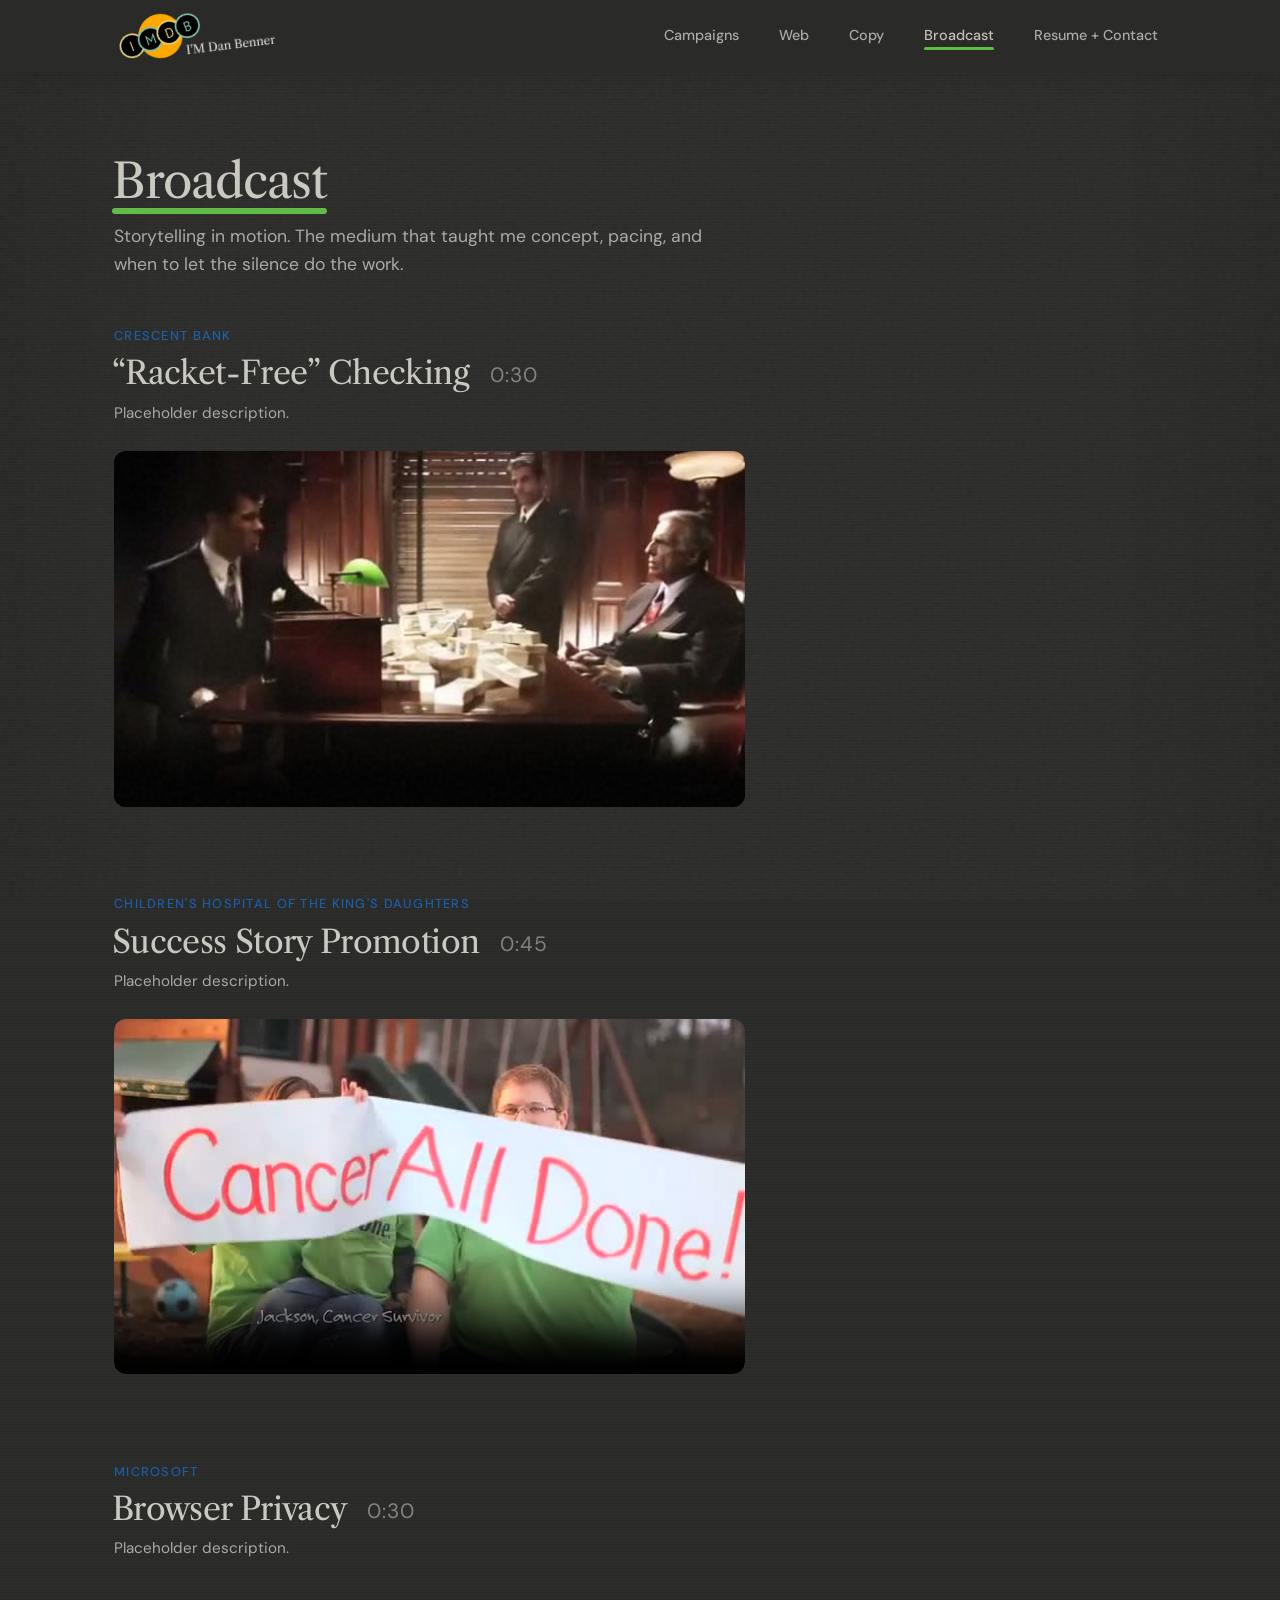
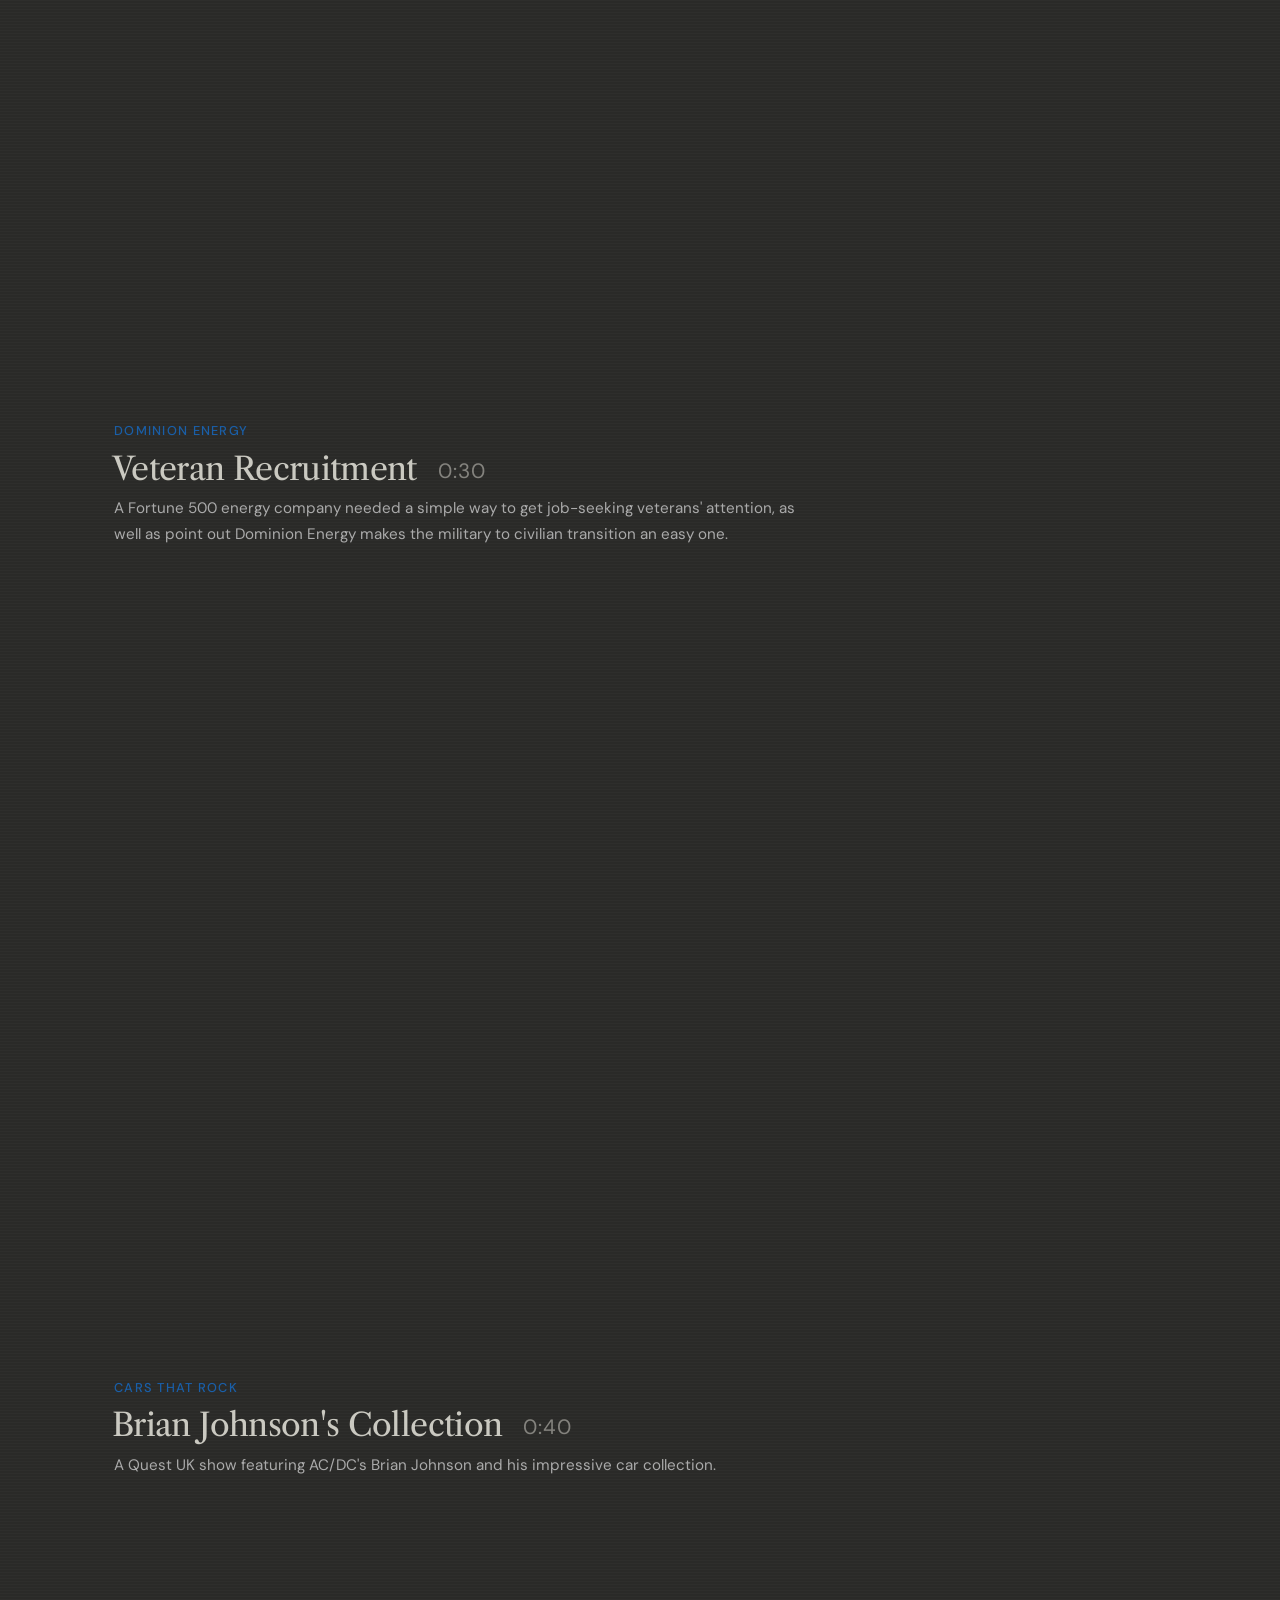
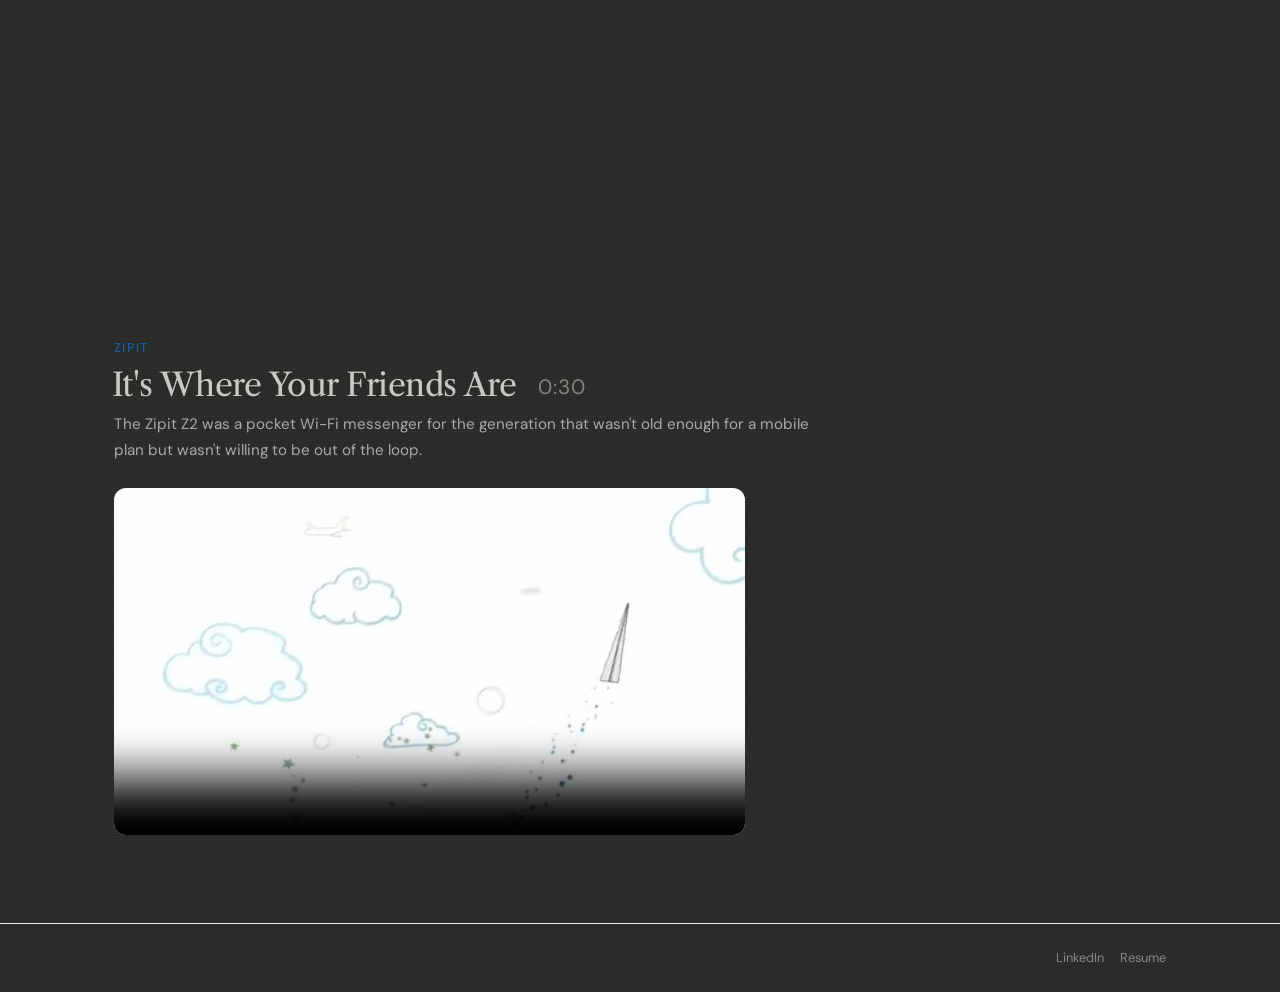
==== broadcast.html @ 2254b32c "Lightbox close X reachable, copy.html cleanup, web.html banner system polish Lightbox / nav - Lift l" ====
<!DOCTYPE html>
<html lang="en">
<head>
  <meta charset="UTF-8">
  <meta name="viewport" content="width=device-width, initial-scale=1.0">
  <title>Broadcast • Dan Benner • Advertising Creative • Copywriter • Conceptual Thinker</title>
  <link rel="preconnect" href="https://fonts.googleapis.com">
  <link href="https://fonts.googleapis.com/css2?family=DM+Sans:ital,wght@0,400;0,500;0,700;1,400&family=Libre+Caslon+Text:wght@400;700&display=swap" rel="stylesheet">
  <style>
    /* ========================================
       CSS CUSTOM PROPERTIES
       ======================================== */
    :root {
      --color-bg: #2a2a28;
      --color-surface: #3a3a38;
      --color-surface-white: #ffffff;
      --color-text: rgba(220,218,210,0.85);
      --color-text-secondary: #aaa;
      --color-text-tertiary: #888;
      --color-accent: #1a5fa8;
      --color-accent-hover: #3b8de0;
      --color-accent-tint: #e8f1fa;
      --color-border: #ddd;
      --color-border-light: #eee;

      --font-display: 'Libre Caslon Text', Georgia, serif;
      --font-body: 'DM Sans', -apple-system, sans-serif;

      --space-xs: 0.5rem;
      --space-sm: 1rem;
      --space-md: 1.5rem;
      --space-lg: 3rem;
      --space-xl: 5rem;

      --max-width: 1100px;
      --nav-height: 72px;
    }

    /* ========================================
       RESET + BASE
       ======================================== */
    *, *::before, *::after { box-sizing: border-box; margin: 0; padding: 0; }

    html { scroll-behavior: smooth; }

    body {
      font-family: var(--font-body);
      color: rgba(220,218,210,0.85);
      background-color: #2a2a28;
      background-image:
        repeating-linear-gradient(
          0deg,
          transparent,
          transparent 2px,
          rgba(255,255,255,0.02) 2px,
          rgba(255,255,255,0.02) 3px
        );
      line-height: 1.6;
      -webkit-font-smoothing: antialiased;
      position: relative;
    }

    /* Subtle edge gradient darkening from left and right */
    body::before {
      content: '';
      position: fixed;
      inset: 0;
      z-index: 0;
      pointer-events: none;
      background:
        linear-gradient(to right, rgba(0,0,0,0.06) 0%, transparent 12%),
        linear-gradient(to left, rgba(0,0,0,0.06) 0%, transparent 12%);
    }

    /* Background grain texture */
    body::after {
      content: '';
      position: fixed;
      inset: 0;
      z-index: 9999;
      pointer-events: none;
      background: url("data:image/svg+xml,%3Csvg viewBox='0 0 200 200' xmlns='http://www.w3.org/2000/svg'%3E%3Cfilter id='n'%3E%3CfeTurbulence type='fractalNoise' baseFrequency='0.85' numOctaves='4' stitchTiles='stitch'/%3E%3C/filter%3E%3Crect width='100%25' height='100%25' filter='url(%23n)' opacity='0.04'/%3E%3C/svg%3E");
    }

    img { max-width: 100%; height: auto; display: block; }
    a { color: var(--color-accent); text-decoration: none; }
    a:hover { color: var(--color-accent-hover); }

    /* No letterpress on dark bg - flat crisp text */
    h1, h2 {
      color: rgba(220,218,210,0.9);
      font-weight: 400;
      letter-spacing: -0.02em;
    }

    /* Broadcast runtime tag at the end of h2 — dimmer, smaller, tabular */
    h2 .runtime {
      font-family: var(--font-body);
      font-size: 0.65em;
      font-weight: 400;
      color: rgba(220,218,210,0.5);
      margin-left: 0.6em;
      letter-spacing: 0.05em;
      vertical-align: middle;
      font-variant-numeric: tabular-nums;
    }

    /* ========================================
       LAYOUT
       ======================================== */
    .container {
      width: 100%;
      max-width: var(--max-width);
      margin: 0 auto;
      padding: 0 var(--space-md);
    }

    /* ========================================
       NAV
       ======================================== */
    .site-nav {
      position: sticky;
      top: 0;
      z-index: 10000;
      background: var(--color-bg);
      border-bottom: none;
      height: var(--nav-height);
      display: flex;
      align-items: center;
      overflow: hidden;
      box-shadow: 0 18px 22px -14px rgba(0,0,0,0.10);
    }

    .site-nav::after {
      content: '';
      position: absolute;
      bottom: -3px;
      left: 0;
      right: 0;
      height: 3px;
      background: repeating-linear-gradient(
        90deg,
        #ccc 0%, #fff 15%, #ddd 30%, #fff 45%, #ccc 60%, #fff 75%, #ddd 90%, #ccc 100%
      );
      filter: blur(0.5px);
      opacity: 0;
    }

    /* Below-nav gradient is now a box-shadow on .site-nav so it survives
       overflow:hidden (which we use to clip the nav hover bars at the
       nav's bottom edge). */

    .site-nav .container {
      display: flex;
      justify-content: space-between;
      align-items: center;
    }

    .site-nav__logo {
      font-family: var(--font-display);
      font-size: 1.25rem;
      color: var(--color-text);
      letter-spacing: -0.01em;
    }


    .site-nav__logo {
      display: inline-flex;
      align-items: center;
      gap: 0.75rem;
    }
    .site-nav__logo-img {
      width: 90px;
      height: 48px;
      border-radius: 6px;
      object-fit: contain;
      transform: rotate(-20deg);
    }
    .site-nav__logo-text {
      font-family: var(--font-display);
      font-size: 0.75rem;
      color: rgba(232,229,222,0.95);   /* matches body text but a touch brighter for the thin caslon */
      letter-spacing: -0.01em;
      position: relative;
      margin-left: -30px;        /* pull back to overlap right edge of portrait */
      top: 10px;                 /* drop down */
      transform: rotate(-7deg) translateZ(0);   /* force GPU compositing */
      backface-visibility: hidden;
      text-rendering: geometricPrecision;
      -webkit-font-smoothing: antialiased;
    }

    .site-nav__links {
      display: flex;
      gap: var(--space-md);
      list-style: none;
    }

    .site-nav__links a {
      color: var(--color-text-secondary);
      font-size: 0.9rem;
      font-weight: 500;
      transition: color 0.2s;
    }

    .site-nav__links a:hover,
    .site-nav__links a.active {
      color: var(--color-text);
    }


    /* All nav links fill full nav height for alignment + hit area */
    .site-nav__links a {
      display: inline-flex;
      align-items: center;
      justify-content: center;
      height: var(--nav-height);
      padding: 0 var(--space-xs);
      position: relative;
    }

    /* Inner span wraps the text and hosts the color bars */
    .site-nav__links a.nav-campaigns > span,
    .site-nav__links a.nav-web > span,
    .site-nav__links a.nav-copy > span,
    .site-nav__links a.nav-broadcast > span {
      position: relative;
      padding-bottom: 3px;
      padding-top: 2px;
    }

    /* Active page: persistent 3px underline on the span */
    .site-nav__links a.nav-campaigns > span::after,
    .site-nav__links a.nav-web > span::after,
    .site-nav__links a.nav-copy > span::after,
    .site-nav__links a.nav-broadcast > span::after {
      content: '';
      position: absolute;
      left: 0;
      right: 0;
      top: calc(100% - 3px);
      height: 0;
      border-radius: 1.5px;
    }
    .site-nav__links a.active > span::after {
      height: 3px;
    }
    .site-nav__links a.nav-campaigns > span::after { background: #e03a3e; }
    .site-nav__links a.nav-web > span::after { background: #009ddc; }
    .site-nav__links a.nav-copy > span::after { background: #fdb827; }
    .site-nav__links a.nav-broadcast > span::after { background: #61bb46; }

    /* Top bar - anchored at nav top, slides down on hover */
    .site-nav__links a.nav-campaigns::before,
    .site-nav__links a.nav-web::before,
    .site-nav__links a.nav-copy::before,
    .site-nav__links a.nav-broadcast::before {
      content: '';
      position: absolute;
      top: 0;
      left: 0;
      right: 0;
      height: 22px;
      clip-path: polygon(0 0, calc(100% - 15px) 0, 100% 100%, 15px 100%);
      /* unfold vertically AND slide horizontally during transition */
      transform: translate(-22px, -22px);
      transition: transform 0.13s cubic-bezier(0.55, 0, 0.67, 0.3), opacity 0.13s cubic-bezier(0.55, 0, 0.67, 0.3);
      opacity: 0;
      pointer-events: none;
    }
    .site-nav__links a.nav-campaigns:hover::before,
    .site-nav__links a.nav-web:hover::before,
    .site-nav__links a.nav-copy:hover::before,
    .site-nav__links a.nav-broadcast:hover::before {
      transform: translate(-12px, 0);
      opacity: 1;
    }
    .site-nav__links a.nav-campaigns::before { background: #e03a3e; }
    .site-nav__links a.nav-web::before { background: #009ddc; }
    .site-nav__links a.nav-copy::before { background: #fdb827; }
    .site-nav__links a.nav-broadcast::before { background: #61bb46; }

    /* Bottom bar - anchored at nav bottom, slides up on hover */
    .site-nav__links .bar-bottom {
      position: absolute;
      bottom: 0;
      left: 0;
      right: 0;
      height: 22px;
      clip-path: polygon(0 0, calc(100% - 15px) 0, 100% 100%, 15px 100%);
      /* unfold vertically AND slide horizontally during transition */
      transform: translate(22px, 22px);
      transition: transform 0.13s cubic-bezier(0.55, 0, 0.67, 0.3), opacity 0.13s cubic-bezier(0.55, 0, 0.67, 0.3);
      opacity: 0;
      pointer-events: none;
    }
    .site-nav__links a.nav-campaigns:hover .bar-bottom,
    .site-nav__links a.nav-web:hover .bar-bottom,
    .site-nav__links a.nav-copy:hover .bar-bottom,
    .site-nav__links a.nav-broadcast:hover .bar-bottom {
      transform: translate(12px, 0);
      opacity: 1;
    }
    .site-nav__links a.nav-campaigns .bar-bottom { background: #e03a3e; }
    .site-nav__links a.nav-web .bar-bottom { background: #009ddc; }
    .site-nav__links a.nav-copy .bar-bottom { background: #fdb827; }
    .site-nav__links a.nav-broadcast .bar-bottom { background: #61bb46; }


    /* Hover: deeper, more saturated versions of bar colors */
    .site-nav__links a.nav-campaigns:hover { color: #b8000d; }
    .site-nav__links a.nav-web:hover { color: #0e81af; }
    .site-nav__links a.nav-copy:hover { color: #e5a92b; }
    .site-nav__links a.nav-broadcast:hover { color: #408d29; }

    .site-nav__links a.nav-campaigns,
    .site-nav__links a.nav-web,
    .site-nav__links a.nav-copy,
    .site-nav__links a.nav-broadcast {
      transition: color 0.2s;
    }


    .site-nav__links .nav-resume-inner {
      padding-top: 2px;
      padding-bottom: 3px;
    }


    /* Disable hover effects on the active page's own nav link */
    .site-nav__links a.active:hover::before,
    .site-nav__links a.active:hover .bar-bottom {
      transform: scaleY(0) translateX(-12px);
    }
    .site-nav__links a.active:hover .bar-bottom {
      transform: scaleY(0) translateX(12px);
    }
    .site-nav__links a.nav-campaigns.active:hover,
    .site-nav__links a.nav-web.active:hover,
    .site-nav__links a.nav-copy.active:hover,
    .site-nav__links a.nav-broadcast.active:hover {
      color: var(--color-text-secondary);
    }

    /* Mobile nav toggle */
    .nav-toggle { display: none; background: none; border: none; cursor: pointer; padding: var(--space-xs); }
    .nav-toggle span { display: block; width: 24px; height: 2px; background: var(--color-text); margin: 5px 0; transition: 0.3s; }

    @media (max-width: 768px) {
      .nav-toggle { display: block; }

  
    .site-nav__logo {
      display: inline-flex;
      align-items: center;
      gap: 0.75rem;
    }
    .site-nav__logo-img {
      width: 90px;
      height: 48px;
      border-radius: 6px;
      object-fit: contain;
      transform: rotate(-20deg);
    }
    .site-nav__logo-text {
      font-family: var(--font-display);
      font-size: 0.75rem;
      color: rgba(232,229,222,0.95);   /* matches body text but a touch brighter for the thin caslon */
      letter-spacing: -0.01em;
      position: relative;
      margin-left: -30px;        /* pull back to overlap right edge of portrait */
      top: 10px;                 /* drop down */
      transform: rotate(-7deg) translateZ(0);   /* force GPU compositing */
      backface-visibility: hidden;
      text-rendering: geometricPrecision;
      -webkit-font-smoothing: antialiased;
    }

    .site-nav__links {
        position: fixed;
        top: var(--nav-height);
        left: 0;
        right: 0;
        background: var(--color-bg);
        flex-direction: column;
        padding: var(--space-md);
        gap: var(--space-sm);
        border-bottom: 1px solid var(--color-border);
        transform: translateY(-100%);
        opacity: 0;
        pointer-events: none;
        transition: transform 0.3s, opacity 0.3s;
      }

      .site-nav__links.open {
        transform: translateY(0);
        opacity: 1;
        pointer-events: auto;
      }
    }

    /* ========================================
       PAGE HEADER (used on inner pages)
       ======================================== */
    .page-header {
      padding: var(--space-xl) 0 var(--space-lg);
    }

    .page-header h1 {
      font-family: var(--font-display);
      font-size: clamp(2rem, 4vw, 3rem);
      line-height: 1.2;
      margin-left: -2px;
    }

    .page-header p {
      color: var(--color-text-secondary);
      font-size: 1.1rem;
      margin-top: var(--space-xs);
      max-width: 600px;
    }

    /* ========================================
       HERO (homepage only)
       ======================================== */
    .hero {
      padding: var(--space-xl) 0;
    }

    .hero h1 {
      font-family: var(--font-display);
      font-size: clamp(2.25rem, 5vw, 3.5rem);
      line-height: 1.15;
      max-width: 700px;
    }

    .hero__subtitle {
      color: var(--color-text-secondary);
      font-style: italic;
      margin-top: var(--space-sm);
      font-size: 1rem;
    }

    /* ========================================
       PROJECT SECTIONS - TEMPLATES
       ======================================== */
    .project-sections {
      display: flex;
      flex-direction: column;
      gap: var(--space-xl);
      padding-bottom: var(--space-xl);
    }

    /* --- Template A: Text Left / Image Right --- */
    .project--text-left {
      display: grid;
      grid-template-columns: 1fr 1.2fr;
      gap: var(--space-lg);
      align-items: center;
    }

    /* --- Template B: Image Left / Text Right --- */
    .project--text-right {
      display: grid;
      grid-template-columns: 1.2fr 1fr;
      gap: var(--space-lg);
      align-items: center;
    }

    .project--text-right .project__copy { order: 2; }
    .project--text-right .project__media { order: 1; }

    /* --- Template C: Full Width Image --- */
    .project--full-width .project__copy {
      max-width: 700px;
      margin-bottom: var(--space-md);
    }

    /* --- Template D: Three Images Across --- */
    .project--three-up .project__gallery-row {
      display: grid;
      grid-template-columns: repeat(3, 1fr);
      gap: var(--space-sm);
      margin-top: var(--space-md);
    }

    /* --- Shared project copy styles --- */
    .project__copy h2 {
      margin-left: -2px;
      font-family: var(--font-display);
      font-size: clamp(1.5rem, 3vw, 2rem);
      line-height: 1.2;
      margin-bottom: var(--space-xs);
    }

    .project__copy h3 {
      font-size: 0.8rem;
      font-weight: 500;
      text-transform: uppercase;
      letter-spacing: 0.1em;
      color: var(--color-accent);
      margin-bottom: var(--space-xs);
    }

    .project__copy p {
      color: var(--color-text-secondary);
      font-size: 0.95rem;
      line-height: 1.7;
    }

    .project__copy p + p {
      margin-top: var(--space-sm);
    }

    .project__cta {
      display: inline-block;
      margin-top: var(--space-sm);
      font-weight: 500;
      font-size: 0.9rem;
      color: var(--color-accent);
    }

    /* Buttons */
    .btn {
      display: inline-block;
      padding: 0.5rem 1.25rem;
      border-radius: 8px;
      font-weight: 500;
      font-size: 0.9rem;
      cursor: pointer;
      transition: background 0.2s, color 0.2s;
      border: none;
      text-align: center;
    }

    .btn--primary {
      background: var(--color-accent);
      color: #fff;
    }

    .btn--primary:hover {
      background: var(--color-accent-hover);
      color: #fff;
    }

    .btn--secondary {
      background: transparent;
      color: var(--color-accent);
      border: 1px solid var(--color-accent);
    }

    .btn--secondary:hover {
      background: var(--color-accent-tint);
    }

    /* --- Media (images) --- */
    .project__media img,
    .project--full-width img,
    .project--three-up img {
      border-radius: 12px;
      width: 100%;
    }

    /* --- Expandable/clickable images --- */
    .project__media--expandable {
      cursor: pointer;
      position: relative;
    }

    .project__media--expandable::after {
      content: '⤢';
      position: absolute;
      bottom: var(--space-sm);
      right: var(--space-sm);
      background: rgba(0,0,0,0.6);
      color: white;
      width: 32px;
      height: 32px;
      border-radius: 50%;
      display: flex;
      align-items: center;
      justify-content: center;
      font-size: 1rem;
      opacity: 0;
      transition: opacity 0.2s;
    }

    .project__media--expandable:hover::after { opacity: 1; }

    /* --- Responsive stacking --- */
    @media (max-width: 768px) {
      .project--text-left,
      .project--text-right {
        grid-template-columns: 1fr;
      }

      .project--text-right .project__copy { order: 1; }
      .project--text-right .project__media { order: 2; }

      .project--three-up .project__gallery-row {
        grid-template-columns: 1fr;
      }
    }

    /* ========================================
       CATEGORY CARDS (homepage)
       ======================================== */
    .category-grid {
      display: grid;
      grid-template-columns: repeat(auto-fit, minmax(240px, 1fr));
      gap: var(--space-md);
      padding: var(--space-lg) 0;
    }

    .category-card {
      display: block;
      background: var(--color-surface);
      border-radius: 12px;
      overflow: hidden;
      transition: transform 0.2s, box-shadow 0.2s;
      position: relative;
    }

    .category-card:hover {
      transform: translateY(-2px);
      box-shadow: 0 8px 24px rgba(0,0,0,0.08);
    }

    .category-card__img-wrap {
      position: relative;
      overflow: hidden;
    }

    .category-card img {
      width: 100%;
      aspect-ratio: 2/1;
      object-fit: cover;
    }

    .category-card__overlay {
      position: absolute;
      inset: 0;
      background: radial-gradient(ellipse at center, transparent 30%, rgba(20,20,18,0.0) 100%);
      transition: background 0.5s ease;
      display: flex;
      align-items: flex-end;
      padding: var(--space-sm);
    }

    .category-card:hover .category-card__overlay {
      background: radial-gradient(ellipse at center, transparent 10%, rgba(20,20,18,0.65) 100%);
    }

    .category-card__overlay-text {
      color: #fff;
      font-family: var(--font-display);
      font-size: 1.2rem;
      opacity: 0;
      transform: translateY(8px);
      transition: opacity 0.4s ease 0.1s, transform 0.4s ease 0.1s;
      text-shadow: 0 1px 3px rgba(0,0,0,0.5);
    }

    .category-card:hover .category-card__overlay-text {
      opacity: 1;
      transform: translateY(0);
    }

    .category-card__body {
      padding: var(--space-sm) var(--space-md);
    }

    .category-card__body h3 {
      font-family: var(--font-display);
      font-size: 1.2rem;
      margin-bottom: var(--space-xs);
    }

    .category-card__body p {
      font-size: 0.85rem;
      color: var(--color-text-secondary);
      line-height: 1.6;
    }

    /* ========================================
       ABOUT / CONTACT (homepage bottom)
       ======================================== */
    .about-section {
      padding: var(--space-xl) 0;
      border-top: 1px solid var(--color-border-light);
    }

    .about-section__grid {
      display: grid;
      grid-template-columns: 2fr 1fr;
      gap: var(--space-lg);
    }

    .about-section h2 {
      font-family: var(--font-display);
      font-size: clamp(1.5rem, 3vw, 2rem);
      margin-bottom: var(--space-sm);
    }

    .about-section p {
      color: var(--color-text-secondary);
      font-size: 0.95rem;
      line-height: 1.7;
    }

    .contact-links {
      list-style: none;
      display: flex;
      flex-direction: column;
      gap: var(--space-xs);
    }

    .contact-links li {
      font-size: 0.9rem;
    }

    .contact-links span {
      color: var(--color-text-tertiary);
      font-size: 0.8rem;
      display: block;
    }

    .skills-list {
      display: flex;
      flex-wrap: wrap;
      gap: var(--space-xs);
      list-style: none;
      margin-top: var(--space-md);
    }

    .skills-list li {
      background: var(--color-surface);
      padding: 0.25rem 0.75rem;
      border-radius: 100px;
      font-size: 0.8rem;
      color: var(--color-text-secondary);
      border: 1px solid var(--color-border-light);
    }

    @media (max-width: 768px) {
      .about-section__grid {
        grid-template-columns: 1fr;
      }
    }

    /* ========================================
       DIVIDER
       ======================================== */
    .section-divider {
      border: none;
      border-top: 1px solid var(--color-border-light);
      margin: var(--space-lg) 0;
    }

    /* ========================================
       FOOTER
       ======================================== */
    .site-footer {
      border-top: 1px solid var(--color-border-light);
      padding: var(--space-md) 0;
      text-align: center;
    }

    .site-footer .container {
      display: flex;
      justify-content: space-between;
      align-items: center;
      font-size: 0.8rem;
      color: var(--color-text-tertiary);
    }

    .site-footer__links {
      display: flex;
      gap: var(--space-sm);
      list-style: none;
    }

    .site-footer__links a {
      color: var(--color-text-tertiary);
      font-size: 0.8rem;
    }

    @media (max-width: 768px) {
      .site-footer .container {
        flex-direction: column;
        gap: var(--space-xs);
      }
    }

    /* ========================================
       LIGHTBOX / GALLERY OVERLAY
       ======================================== */
    .lightbox {
      display: none;
      position: fixed;
      inset: 0;
      z-index: 20000;
      background: rgba(0, 0, 0, 0.92);
      align-items: center;
      justify-content: center;
      flex-direction: column;
    }

    .lightbox.active { display: flex; }

    .lightbox__close {
      position: absolute;
      top: var(--space-md);
      right: var(--space-md);
      width: 44px;
      height: 44px;
      padding: 0;
      background: rgba(255,255,255,0.95);
      border: none;
      border-radius: 50%;
      color: #1a1a1a;
      font-size: 1.6rem;
      line-height: 1;
      cursor: pointer;
      display: flex;
      align-items: center;
      justify-content: center;
      box-shadow: 0 2px 8px rgba(0,0,0,0.35);
      transition: transform 0.15s ease, background 0.15s;
      z-index: 2;
    }

    .lightbox__close:hover { background: #fff; transform: scale(1.08); }

    .lightbox__img-container {
      max-height: 85vh;
      max-width: 90vw;
      display: flex;
      align-items: center;
      justify-content: center;
    }

    .lightbox__img-container img {
      max-height: 85vh;
      max-width: 90vw;
      object-fit: contain;
    }

    .lightbox__nav {
      position: absolute;
      top: 50%;
      transform: translateY(-50%);
      background: none;
      border: none;
      color: white;
      font-size: 2.5rem;
      cursor: pointer;
      padding: var(--space-sm);
      opacity: 0.6;
      transition: opacity 0.2s;
    }

    .lightbox__nav:hover { opacity: 1; }
    .lightbox__nav--prev { left: var(--space-md); }
    .lightbox__nav--next { right: var(--space-md); }

    .lightbox__caption {
      color: rgba(255,255,255,0.7);
      font-size: 0.85rem;
      margin-top: var(--space-sm);
      text-align: center;
    }

    .lightbox__counter {
      color: rgba(255,255,255,0.5);
      font-size: 0.75rem;
      margin-top: var(--space-xs);
    }
    /* Video embeds */
    .video-embed {
      position: relative;
      aspect-ratio: 16 / 9;
      overflow: hidden;
      border-radius: 12px;
      margin-top: var(--space-sm);
    }
    .video-embed iframe {
      position: absolute;
      top: 0; left: 0;
      width: 100%; height: 100%;
      border: 0;
    }

    /* Consistent video sizing: 60% width, left-aligned */
    .project__media .video-embed,
    .project__media video {
      max-width: 60%;
      border-radius: 12px;
    }

    .flash-embed {
      border-radius: 12px;
      margin-top: var(--space-sm);
    }

    /* Broadcast page header colored underline */
    .page-header h1 {
      display: inline-block;
      position: relative;
      padding-bottom: 4px;
    }
    .page-header h1::after {
      content: '';
      position: absolute;
      left: 0;
      right: 0;
      bottom: 0;
      height: 6px;
      background: #61bb46;
      border-radius: 3px;
    }
  </style>
  <!-- Default Statcounter code for DanArt https://danart.vercel.app/ -->
  <script type="text/javascript">
    var sc_project=13223749;
    var sc_invisible=1;
    var sc_security="9e6c8e12";
  </script>
  <script type="text/javascript" src="https://www.statcounter.com/counter/counter.js" async></script>
  <noscript><div class="statcounter"><a title="website statistics" href="https://statcounter.com/" target="_blank"><img class="statcounter" src="https://c.statcounter.com/13223749/0/9e6c8e12/1/" alt="website statistics" referrerPolicy="no-referrer-when-downgrade"></a></div></noscript>
  <!-- End of Statcounter Code -->
</head>
<body>

  <!-- ======== NAV ======== -->
  <nav class="site-nav">
    <div class="container">
      <a href="index.html" class="site-nav__logo"><img src="images/elements/headshot.png" alt="Dan Benner" class="site-nav__logo-img"><span class="site-nav__logo-text">I'M Dan Benner</span></a>
      <button class="nav-toggle" aria-label="Menu">
        <span></span><span></span><span></span>
      </button>
      <ul class="site-nav__links">
        <li><a href="campaigns.html" class="nav-campaigns"><i class="bar-bottom"></i><span>Campaigns</span></a></li>
        <li><a href="web.html" class="nav-web"><i class="bar-bottom"></i><span>Web</span></a></li>
        <li><a href="copy.html" class="nav-copy"><i class="bar-bottom"></i><span>Copy</span></a></li>
        <li><a href="broadcast.html" class="nav-broadcast active"><i class="bar-bottom"></i><span>Broadcast</span></a></li>
        <li><a href="index.html#contact"><span class="nav-resume-inner">Resume + Contact</span></a></li>
      </ul>
    </div>
  </nav>


  <main>
    <div class="container">

      <!-- ======== PAGE HEADER ======== -->
      <section class="page-header">
        <h1>Broadcast</h1>
        <p>Storytelling in motion. The medium that taught me concept, pacing, and when to let the silence do the work.</p>
      </section>


      <!-- ======== PROJECT SECTIONS ======== -->
      <div class="project-sections">

        <!-- Crescent Bank -->
        <section class="project--full-width">
          <div class="project__copy">
            <h3>Crescent Bank</h3>
            <h2>&ldquo;Racket-Free&rdquo; Checking <span class="runtime">0:30</span></h2>
            <p>Placeholder description.</p>
          </div>
          <div class="project__media">
            <video controls poster="images/work/crescent_poster.jpg" style="width: 60%; border-radius: 12px;">
              <source src="video/crescent.mp4" type="video/mp4">
            </video>
          </div>
        </section>

        <!--
        BellSouth - The Magician (commented out)
        <section class="project--full-width">
          <div class="project__copy">
            <h3>BellSouth</h3>
            <h2>The Magician <span class="runtime">0:30</span></h2>
            <p>Placeholder description.</p>
          </div>
          <div class="project__media">
            <video controls poster="images/work/bellsouth_poster.jpg" style="width: 100%; border-radius: 12px;">
              <source src="video/bellsouth_magician.mp4" type="video/mp4">
              Your browser does not support the video tag.
            </video>
          </div>
        </section>
        -->

        <!-- CHKD -->
        <section class="project--full-width">
          <div class="project__copy">
            <h3>Children's Hospital of The King's Daughters</h3>
            <h2>Success Story Promotion <span class="runtime">0:45</span></h2>
            <p>Placeholder description.</p>
          </div>
          <div class="project__media">
            <video controls poster="images/work/chkd_poster.jpg" style="width: 100%; border-radius: 12px;">
              <source src="video/chkd.mp4" type="video/mp4">
              Your browser does not support the video tag.
            </video>
          </div>
        </section>

        <!-- Microsoft -->
        <section class="project--full-width" id="microsoft">
          <div class="project__copy">
            <h3>Microsoft</h3>
            <h2>Browser Privacy <span class="runtime">0:30</span></h2>
            <p>Placeholder description.</p>
          </div>
          <div class="project__media">
            <div class="video-embed">
              <iframe src="//player.vimeo.com/video/118965687?title=0&byline=0&portrait=0" allowfullscreen></iframe>
            </div>
          </div>
        </section>

        <!-- Dominion -->
        <section class="project--full-width">
          <div class="project__copy">
            <h3>Dominion Energy</h3>
            <h2>Veteran Recruitment <span class="runtime">0:30</span></h2>
            <p>A Fortune 500 energy company needed a simple way to get job-seeking veterans' attention, as well as point out Dominion Energy makes the military to civilian transition an easy one.</p>
          </div>
          <div class="project__media">
            <div class="video-embed">
              <iframe src="//player.vimeo.com/video/118965241?title=0&byline=0&portrait=0" allowfullscreen></iframe>
            </div>
            <div class="video-embed">
              <iframe src="//player.vimeo.com/video/119059007?title=0&byline=0&portrait=0" allowfullscreen></iframe>
            </div>
          </div>
        </section>

        <!-- Cars That Rock -->
        <section class="project--full-width">
          <div class="project__copy">
            <h3>Cars That Rock</h3>
            <h2>Brian Johnson's Collection <span class="runtime">0:40</span></h2>
            <p>A Quest UK show featuring AC/DC's Brian Johnson and his impressive car collection.</p>
          </div>
          <div class="project__media">
            <div class="video-embed">
              <iframe src="//player.vimeo.com/video/118965031?title=0&byline=0&portrait=0" allowfullscreen></iframe>
            </div>
          </div>
        </section>

        <!-- Zipit -->
        <section class="project--full-width">
          <div class="project__copy">
            <h3>Zipit</h3>
            <h2>It's Where Your Friends Are <span class="runtime">0:30</span></h2>
            <p>The Zipit Z2 was a pocket Wi-Fi messenger for the generation that wasn't old enough for a mobile plan but wasn't willing to be out of the loop.</p>
          </div>
          <div class="project__media">
            <video controls poster="images/work/zipit_poster.jpg" style="width: 60%; border-radius: 12px;">
              <source src="video/zipit.mp4" type="video/mp4">
            </video>
          </div>
        </section>

      </div>
      <!-- /project-sections -->

    </div>
  </main>


  <!-- ======== FOOTER ======== -->
  <footer class="site-footer">
    <div class="container">
      <span></span>
      <ul class="site-footer__links">
        <li><a href="http://www.linkedin.com/in/danbenner/">LinkedIn</a></li>
        <li><a href="#">Resume</a></li>
      </ul>
    </div>
  </footer>


  <!-- ======== LIGHTBOX ======== -->
  <div class="lightbox" id="lightbox">
    <button class="lightbox__close" aria-label="Close">&times;</button>
    <button class="lightbox__nav lightbox__nav--prev" aria-label="Previous">&#8249;</button>
    <button class="lightbox__nav lightbox__nav--next" aria-label="Next">&#8250;</button>
    <div class="lightbox__img-container">
      <img src="" alt="" id="lightbox-img">
    </div>
    <div class="lightbox__caption" id="lightbox-caption"></div>
    <div class="lightbox__counter" id="lightbox-counter"></div>
  </div>


  <!-- ======== JS ======== -->
  <script>
    // Mobile nav
    const navToggle = document.querySelector('.nav-toggle');
    const navLinks = document.querySelector('.site-nav__links');
    navToggle.addEventListener('click', () => navLinks.classList.toggle('open'));

    // Lightbox
    const lightbox = document.getElementById('lightbox');
    const lbImg = document.getElementById('lightbox-img');
    const lbCaption = document.getElementById('lightbox-caption');
    const lbCounter = document.getElementById('lightbox-counter');

    let galleryImages = [];
    let currentIndex = 0;

    // Collect gallery groups: each [data-gallery] can hold multiple images
    // For single-image expandables, clicking opens just that image
    // For multi-image galleries, group them by data-gallery value
    document.querySelectorAll('.project__media--expandable').forEach(el => {
      el.addEventListener('click', () => {
        const galleryId = el.dataset.gallery;
        if (galleryId) {
          // Collect all images in this gallery group
          const group = document.querySelectorAll(`[data-gallery="${galleryId}"] img`);
          galleryImages = Array.from(group).map(img => ({
            src: img.src,
            alt: img.alt
          }));
        } else {
          // Single image
          const img = el.querySelector('img');
          galleryImages = [{ src: img.src, alt: img.alt }];
        }
        currentIndex = 0;
        showLightboxImage();
        lightbox.classList.add('active');
        document.body.style.overflow = 'hidden';
      });
    });

    function showLightboxImage() {
      lbImg.src = galleryImages[currentIndex].src;
      lbImg.alt = galleryImages[currentIndex].alt;
      lbCaption.textContent = galleryImages[currentIndex].alt;
      lbCounter.textContent = galleryImages.length > 1
        ? `${currentIndex + 1} / ${galleryImages.length}`
        : '';
      // Hide nav arrows for single images
      document.querySelector('.lightbox__nav--prev').style.display = galleryImages.length > 1 ? '' : 'none';
      document.querySelector('.lightbox__nav--next').style.display = galleryImages.length > 1 ? '' : 'none';
    }

    document.querySelector('.lightbox__close').addEventListener('click', closeLightbox);
    lightbox.addEventListener('click', (e) => { if (e.target === lightbox) closeLightbox(); });

    function closeLightbox() {
      lightbox.classList.remove('active');
      document.body.style.overflow = '';
    }

    document.querySelector('.lightbox__nav--prev').addEventListener('click', (e) => {
      e.stopPropagation();
      currentIndex = (currentIndex - 1 + galleryImages.length) % galleryImages.length;
      showLightboxImage();
    });

    document.querySelector('.lightbox__nav--next').addEventListener('click', (e) => {
      e.stopPropagation();
      currentIndex = (currentIndex + 1) % galleryImages.length;
      showLightboxImage();
    });

    document.addEventListener('keydown', (e) => {
      if (!lightbox.classList.contains('active')) return;
      if (e.key === 'Escape') closeLightbox();
      if (e.key === 'ArrowLeft') { currentIndex = (currentIndex - 1 + galleryImages.length) % galleryImages.length; showLightboxImage(); }
      if (e.key === 'ArrowRight') { currentIndex = (currentIndex + 1) % galleryImages.length; showLightboxImage(); }
    });
  </script>

</body>
</html>
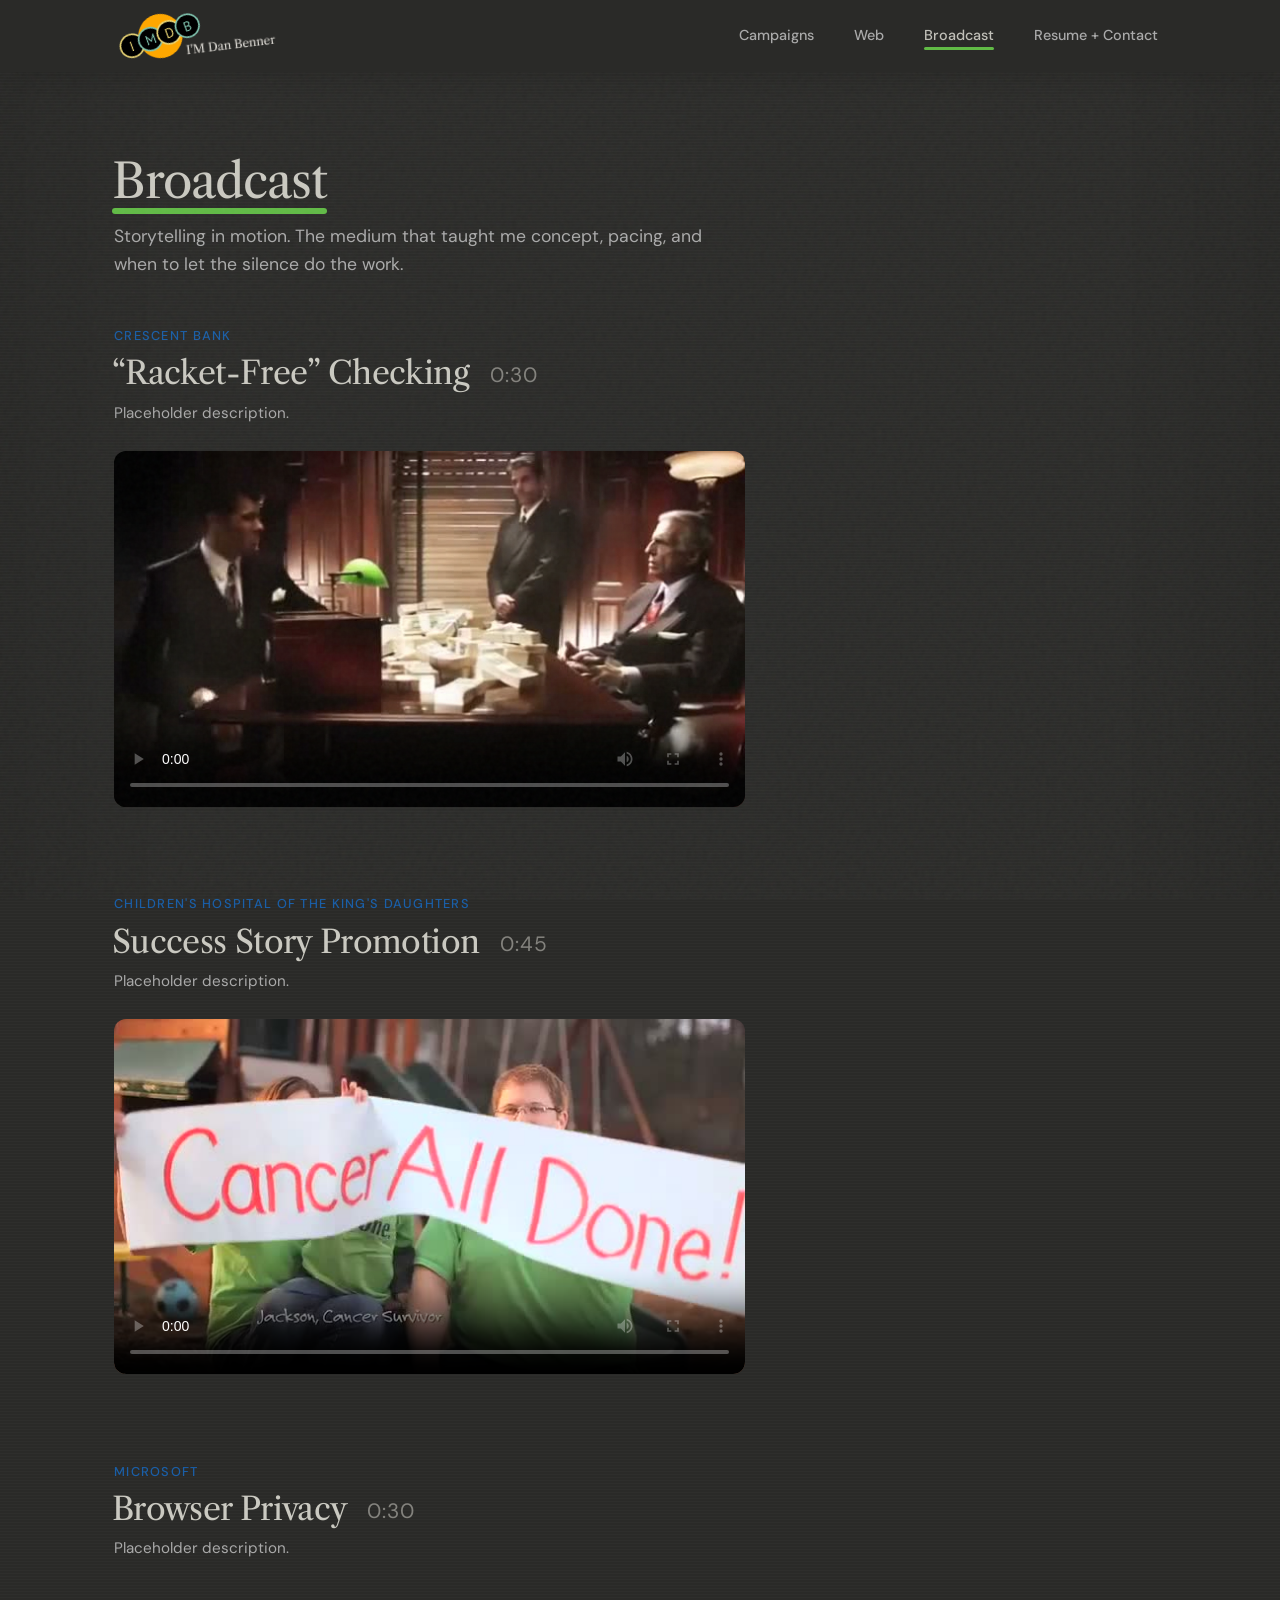
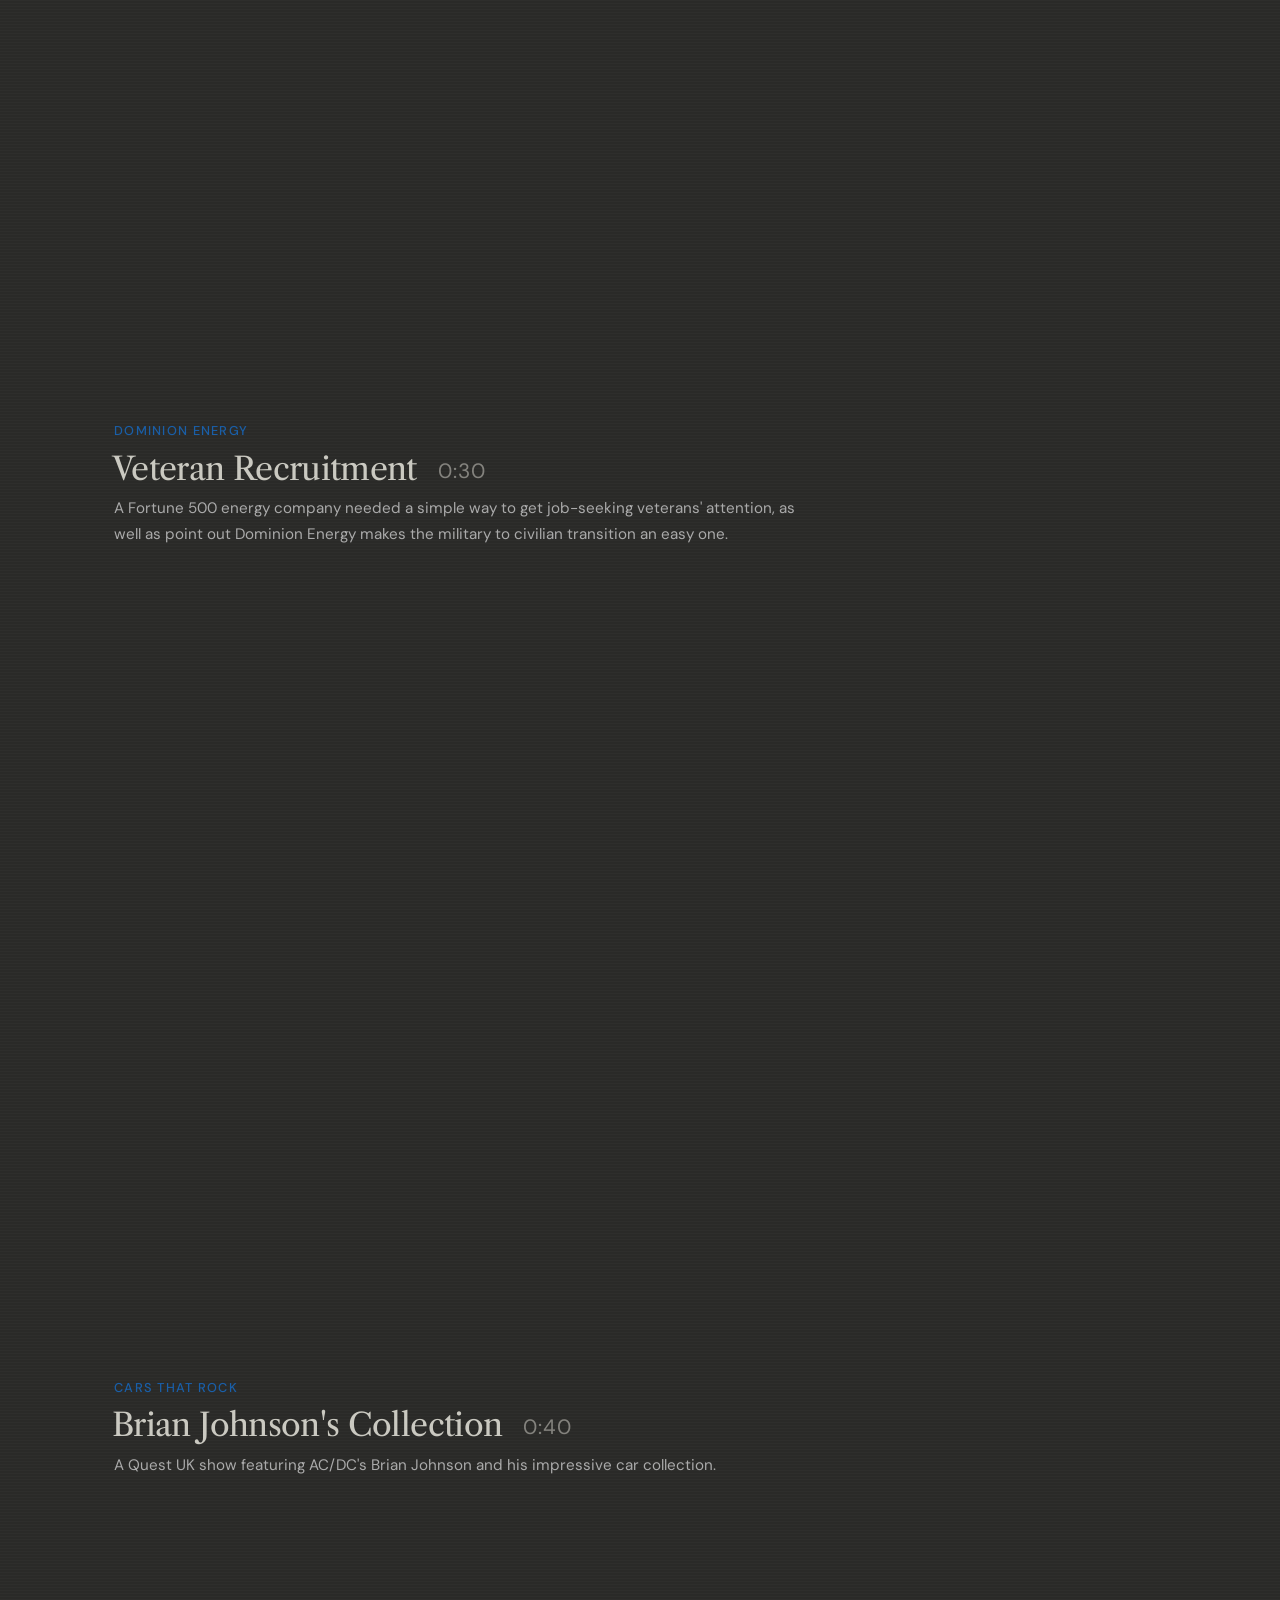
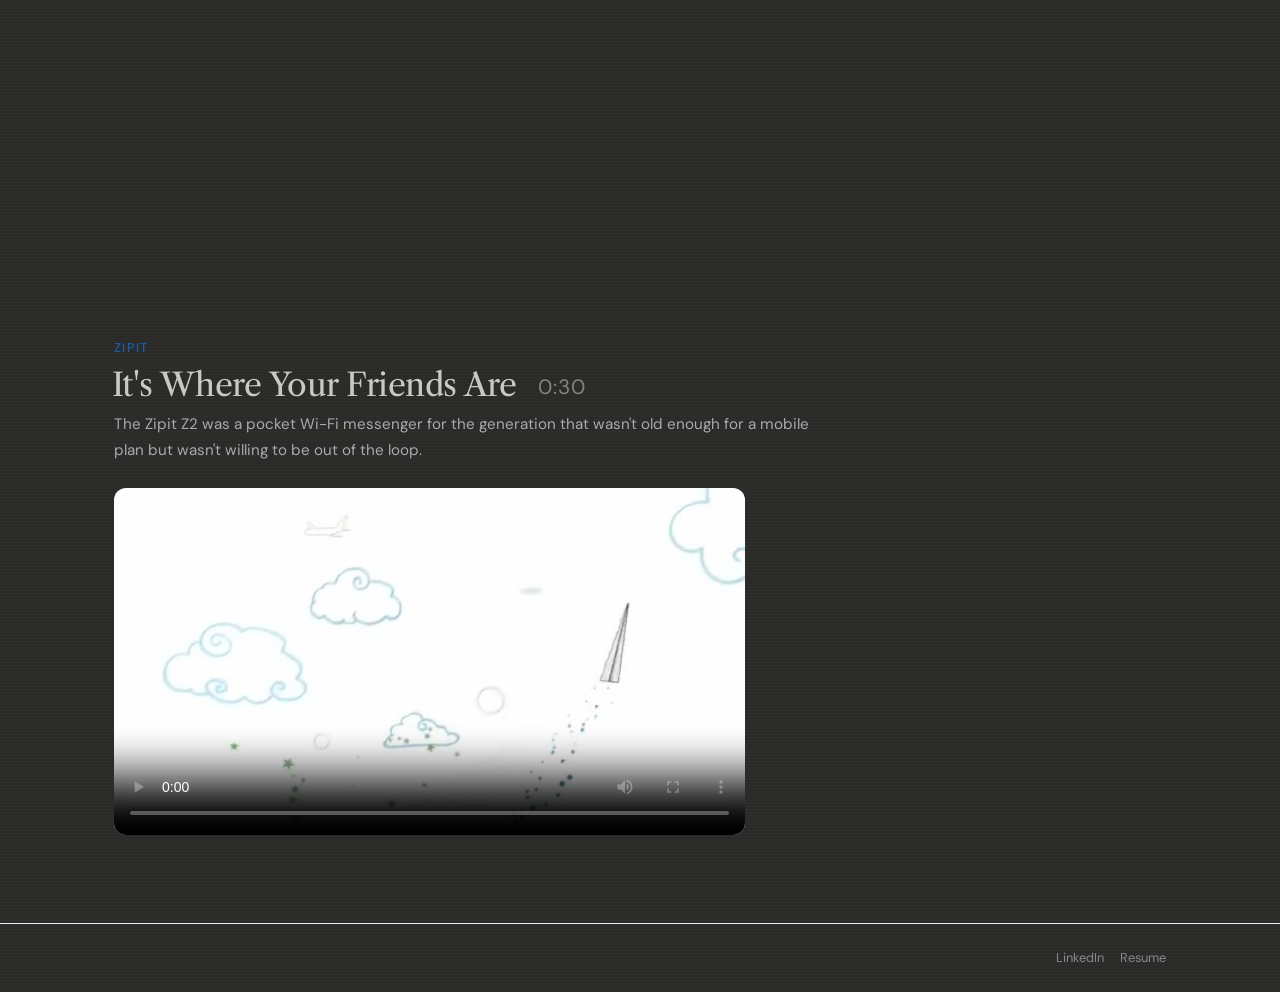
==== commit 7c0e13b7: "Hide Copy nav site-wide, drop Copy card, migrate copy sections - Comment out the Copy <li> in the to" ====
--- a/broadcast.html
+++ b/broadcast.html
@@ -942,7 +942,7 @@
       <ul class="site-nav__links">
         <li><a href="campaigns.html" class="nav-campaigns"><i class="bar-bottom"></i><span>Campaigns</span></a></li>
         <li><a href="web.html" class="nav-web"><i class="bar-bottom"></i><span>Web</span></a></li>
-        <li><a href="copy.html" class="nav-copy"><i class="bar-bottom"></i><span>Copy</span></a></li>
+        <!-- <li><a href="copy.html" class="nav-copy"><i class="bar-bottom"></i><span>Copy</span></a></li> -->
         <li><a href="broadcast.html" class="nav-broadcast active"><i class="bar-bottom"></i><span>Broadcast</span></a></li>
         <li><a href="index.html#contact"><span class="nav-resume-inner">Resume + Contact</span></a></li>
       </ul>
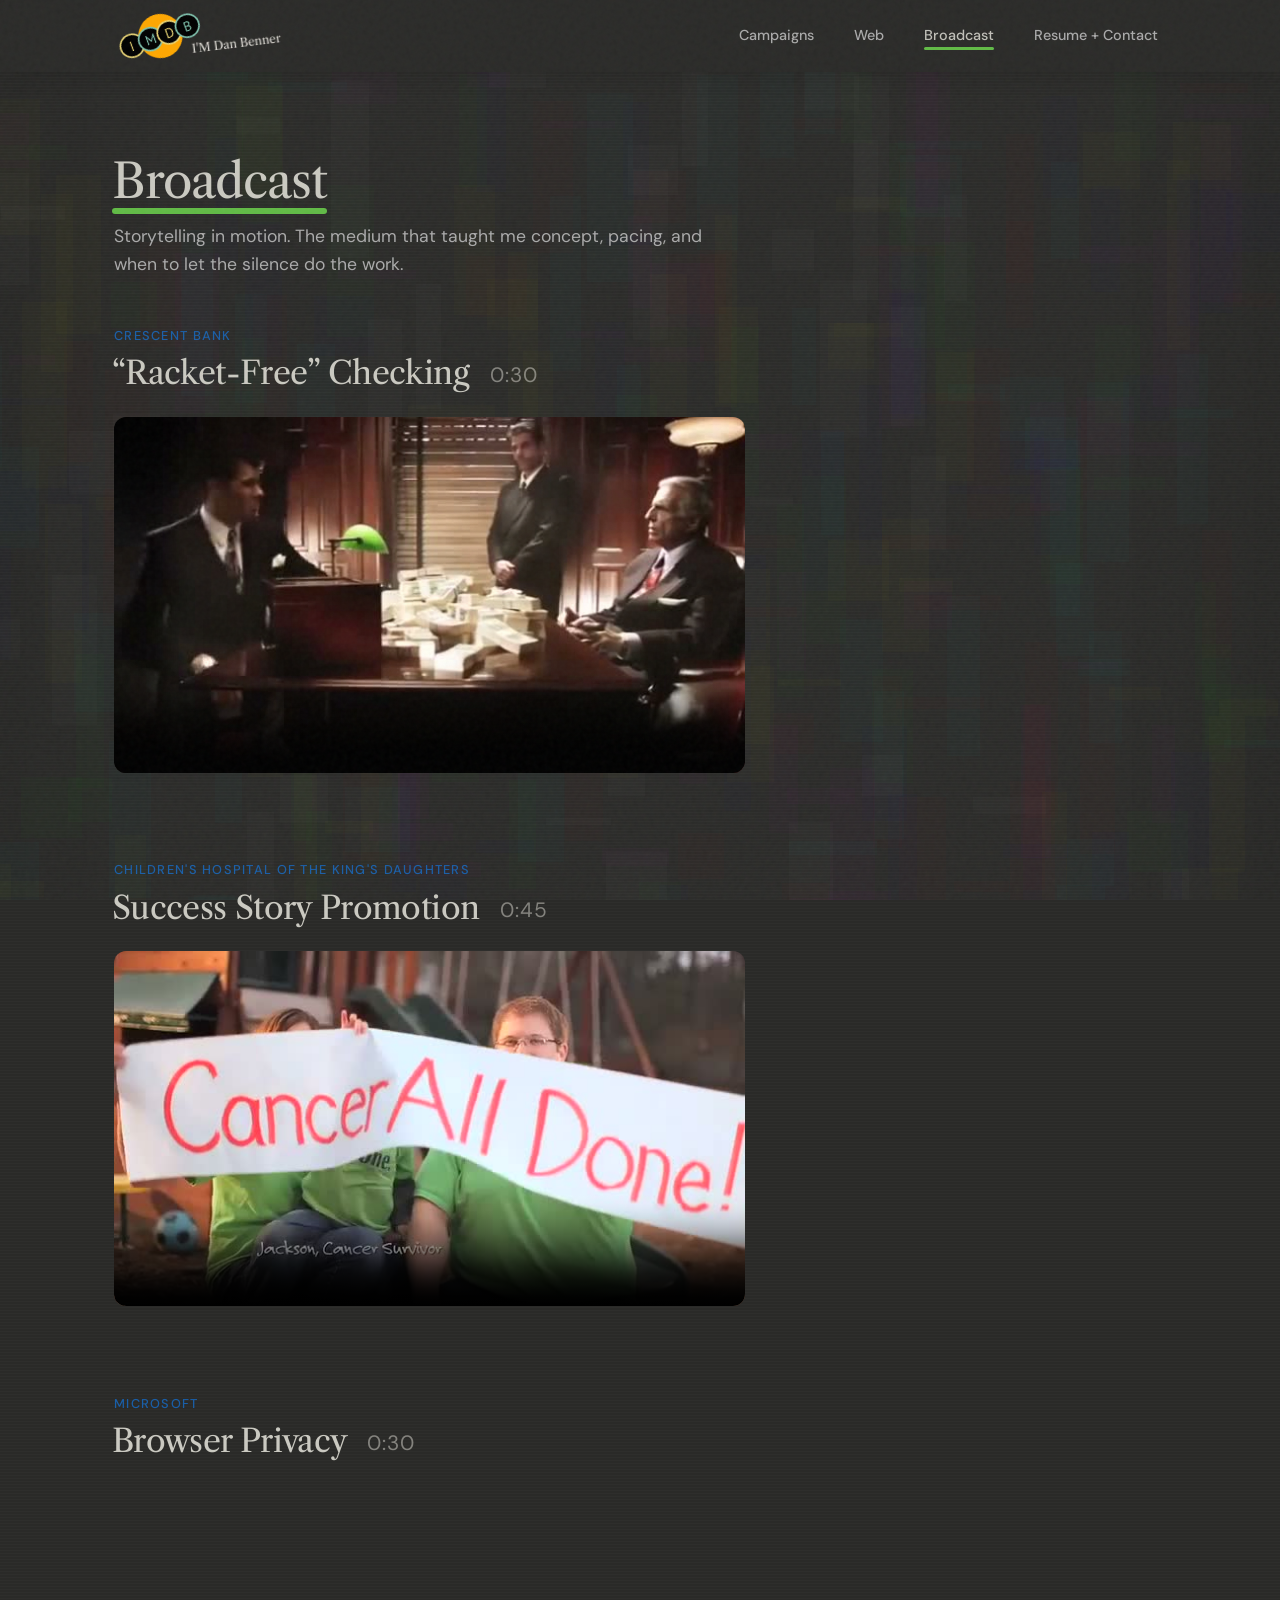
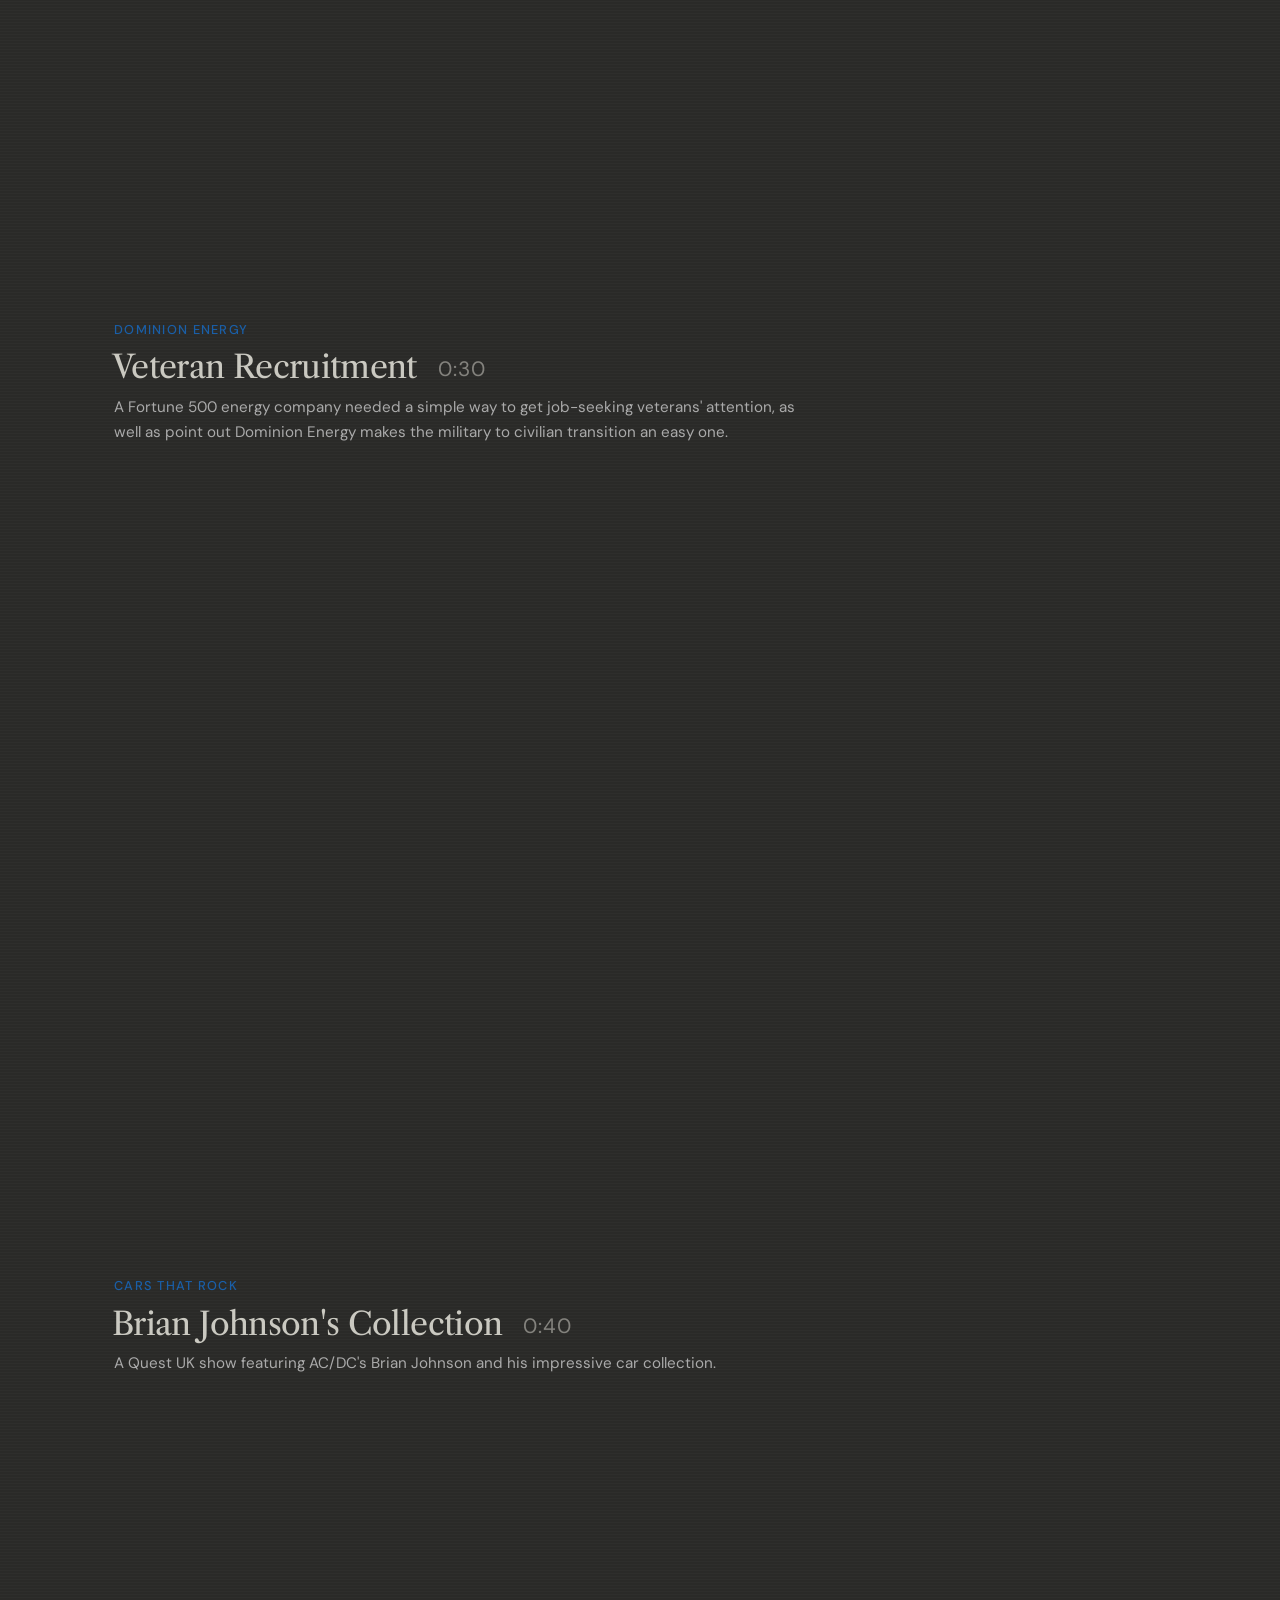
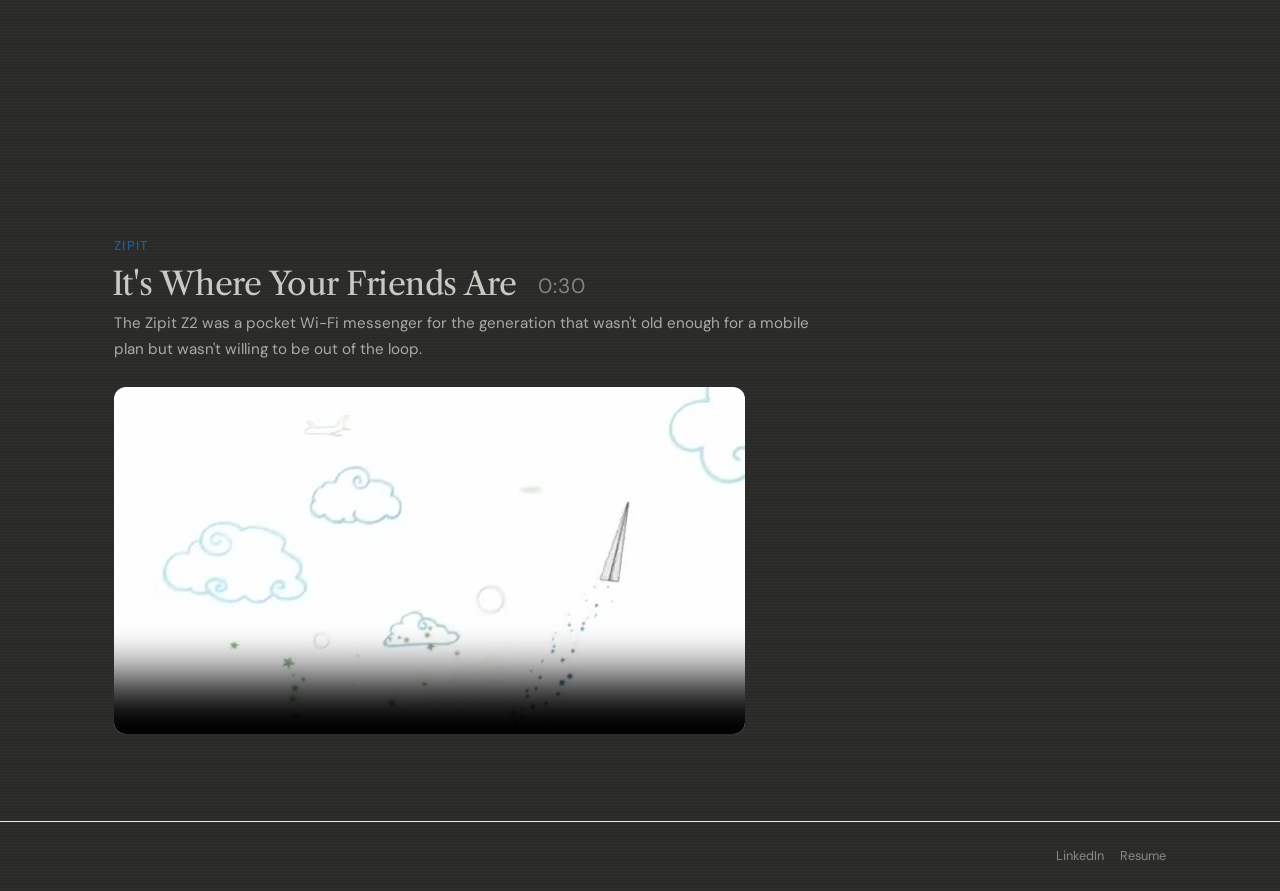
==== commit e26306c6: "Broadcast SMPTE-fragment background; portrait hover everywhere; web shape scale 3x - Broadcast: behi" ====
--- a/broadcast.html
+++ b/broadcast.html
@@ -175,19 +175,40 @@
       border-radius: 6px;
       object-fit: contain;
       transform: rotate(-20deg);
+      transition: transform 0.55s cubic-bezier(0.34, 3.5, 0.64, 1);
+      transform-origin: center;
+    }
+    /* Hover: scale up with a small overshoot bounce; settles back on mouse out */
+    .site-nav__logo:hover .site-nav__logo-img {
+      transform: rotate(-20deg) scale(1.22);
     }
     .site-nav__logo-text {
       font-family: var(--font-display);
       font-size: 0.75rem;
-      color: rgba(232,229,222,0.95);   /* matches body text but a touch brighter for the thin caslon */
+      color: rgba(232,229,222,0.95);
       letter-spacing: -0.01em;
       position: relative;
-      margin-left: -30px;        /* pull back to overlap right edge of portrait */
-      top: 10px;                 /* drop down */
+      margin-left: -24px;        /* pull back to overlap right edge of portrait */
+      top: 14px;                 /* drop down */
       transform: rotate(-7deg) translateZ(0);   /* force GPU compositing */
+      transform-origin: left center;            /* anchor for the wag */
       backface-visibility: hidden;
       text-rendering: geometricPrecision;
       -webkit-font-smoothing: antialiased;
+    }
+
+    /* Wag the IM Dan Benner like a dog's tail when the portrait is hovered. */
+    @keyframes imWag {
+      0%   { transform: rotate(-7deg)  translateZ(0); filter: none; }
+      15%  { transform: rotate(-14deg) translateZ(0); filter: blur(0.4px); }
+      30%  { transform: rotate(0deg)   translateZ(0); filter: blur(0.4px); }
+      45%  { transform: rotate(-12deg) translateZ(0); filter: blur(0.3px); }
+      60%  { transform: rotate(-3deg)  translateZ(0); filter: blur(0.2px); }
+      75%  { transform: rotate(-9deg)  translateZ(0); filter: blur(0.1px); }
+      100% { transform: rotate(-7deg)  translateZ(0); filter: none; }
+    }
+    .site-nav__logo:hover .site-nav__logo-text {
+      animation: imWag 0.7s ease-out;
     }
 
     .site-nav__links {
@@ -919,6 +940,22 @@
       background: #61bb46;
       border-radius: 3px;
     }
+
+    /* SMPTE-fragment scatter — fixed background of small tiles that
+       parallax at varied speeds as you scroll. */
+    .broadcast-bars {
+      position: fixed;
+      inset: 0;
+      z-index: 0;
+      pointer-events: none;
+      overflow: hidden;
+    }
+    .broadcast-bars .tile {
+      position: absolute;
+      will-change: transform;
+    }
+    /* Make sure all real content sits above the bar tiles */
+    .site-nav, main, .site-footer, .lightbox { position: relative; z-index: 1; }
   </style>
   <!-- Default Statcounter code for DanArt https://danart.vercel.app/ -->
   <script type="text/javascript">
@@ -931,6 +968,9 @@
   <!-- End of Statcounter Code -->
 </head>
 <body>
+
+  <!-- SMPTE-fragment scatter background (tiles injected by JS) -->
+  <div class="broadcast-bars" aria-hidden="true"></div>
 
   <!-- ======== NAV ======== -->
   <nav class="site-nav">
@@ -968,7 +1008,6 @@
           <div class="project__copy">
             <h3>Crescent Bank</h3>
             <h2>&ldquo;Racket-Free&rdquo; Checking <span class="runtime">0:30</span></h2>
-            <p>Placeholder description.</p>
           </div>
           <div class="project__media">
             <video controls poster="images/work/crescent_poster.jpg" style="width: 60%; border-radius: 12px;">
@@ -983,7 +1022,6 @@
           <div class="project__copy">
             <h3>BellSouth</h3>
             <h2>The Magician <span class="runtime">0:30</span></h2>
-            <p>Placeholder description.</p>
           </div>
           <div class="project__media">
             <video controls poster="images/work/bellsouth_poster.jpg" style="width: 100%; border-radius: 12px;">
@@ -999,7 +1037,6 @@
           <div class="project__copy">
             <h3>Children's Hospital of The King's Daughters</h3>
             <h2>Success Story Promotion <span class="runtime">0:45</span></h2>
-            <p>Placeholder description.</p>
           </div>
           <div class="project__media">
             <video controls poster="images/work/chkd_poster.jpg" style="width: 100%; border-radius: 12px;">
@@ -1014,7 +1051,6 @@
           <div class="project__copy">
             <h3>Microsoft</h3>
             <h2>Browser Privacy <span class="runtime">0:30</span></h2>
-            <p>Placeholder description.</p>
           </div>
           <div class="project__media">
             <div class="video-embed">
@@ -1181,5 +1217,82 @@
     });
   </script>
 
+  <script>
+    // SMPTE-fragment scatter: ~35 small tiles (mini-stripe blocks,
+    // horizontal rectangles, squares) randomly placed across the viewport,
+    // each parallaxing upward at its own speed as you scroll.
+    (function () {
+      var container = document.querySelector('.broadcast-bars');
+      if (!container) return;
+
+      var COLORS = [
+        'rgba(191,191,191,0.02)',  // gray/white
+        'rgba(204,204,0,0.02)',    // yellow
+        'rgba(0,204,204,0.02)',    // cyan
+        'rgba(0,204,0,0.02)',      // green
+        'rgba(204,0,204,0.02)',    // magenta
+        'rgba(204,0,0,0.02)',      // red
+        'rgba(0,0,204,0.02)'       // blue
+      ];
+      function rand(a, b) { return a + Math.random() * (b - a); }
+      function pick(arr) { return arr[Math.floor(Math.random() * arr.length)]; }
+
+      // Three single-color tile shapes — all sized 50% larger so they
+       // overlap more aggressively. Same SMPTE-like proportional ratios.
+      function makeVStripe() {
+        return '<div style="width:' + Math.round(rand(21, 48)) + 'px;height:' +
+               Math.round(rand(90, 195)) + 'px;background:' + pick(COLORS) + ';"></div>';
+      }
+      function makeHRect() {
+        return '<div style="width:' + Math.round(rand(42, 90)) + 'px;height:' +
+               Math.round(rand(7, 18)) + 'px;background:' + pick(COLORS) + ';"></div>';
+      }
+      function makeSquare() {
+        var s = Math.round(rand(39, 66));
+        return '<div style="width:' + s + 'px;height:' + s + 'px;background:' +
+               pick(COLORS) + ';"></div>';
+      }
+      // Weighted: vertical stripes are the dominant shape (3:1:1 ratio)
+      var TYPES = [makeVStripe, makeVStripe, makeVStripe, makeHRect, makeSquare];
+
+      var tiles = [];
+      var NUM = 310;
+      // Place tiles uniformly across one viewport (0–100vh). On scroll,
+      // each tile's translate wraps modulo viewportH so it cycles back
+      // when it scrolls off the top — guarantees consistent coverage at
+      // every scroll position even with extreme parallax speeds.
+      for (var n = 0; n < NUM; n++) {
+        var tile = document.createElement('div');
+        tile.className = 'tile';
+        var topVh = (n / NUM) * 100 + rand(-1, 1);   // evenly spread 0–100vh
+        tile.style.top  = topVh + 'vh';
+        tile.style.left = rand(-4, 96) + '%';
+        tile.innerHTML = pick(TYPES)();
+        container.appendChild(tile);
+        tiles.push({ el: tile, topVh: topVh, speed: rand(4, 150) });
+      }
+
+      var ticking = false;
+      function update() {
+        var y = window.scrollY;
+        var vh = window.innerHeight;
+        for (var i = 0; i < tiles.length; i++) {
+          var d = tiles[i];
+          var topPx = d.topVh * vh / 100;
+          var raw = topPx - y * d.speed;
+          // Wrap into [0, vh) so tile cycles when it leaves the viewport
+          var visiblePx = ((raw % vh) + vh) % vh;
+          var transform = visiblePx - topPx;
+          d.el.style.transform = 'translateY(' + transform.toFixed(1) + 'px)';
+        }
+        ticking = false;
+      }
+      window.addEventListener('scroll', function () {
+        if (!ticking) { window.requestAnimationFrame(update); ticking = true; }
+      }, { passive: true });
+      update();
+    })();
+  </script>
+
 </body>
 </html>
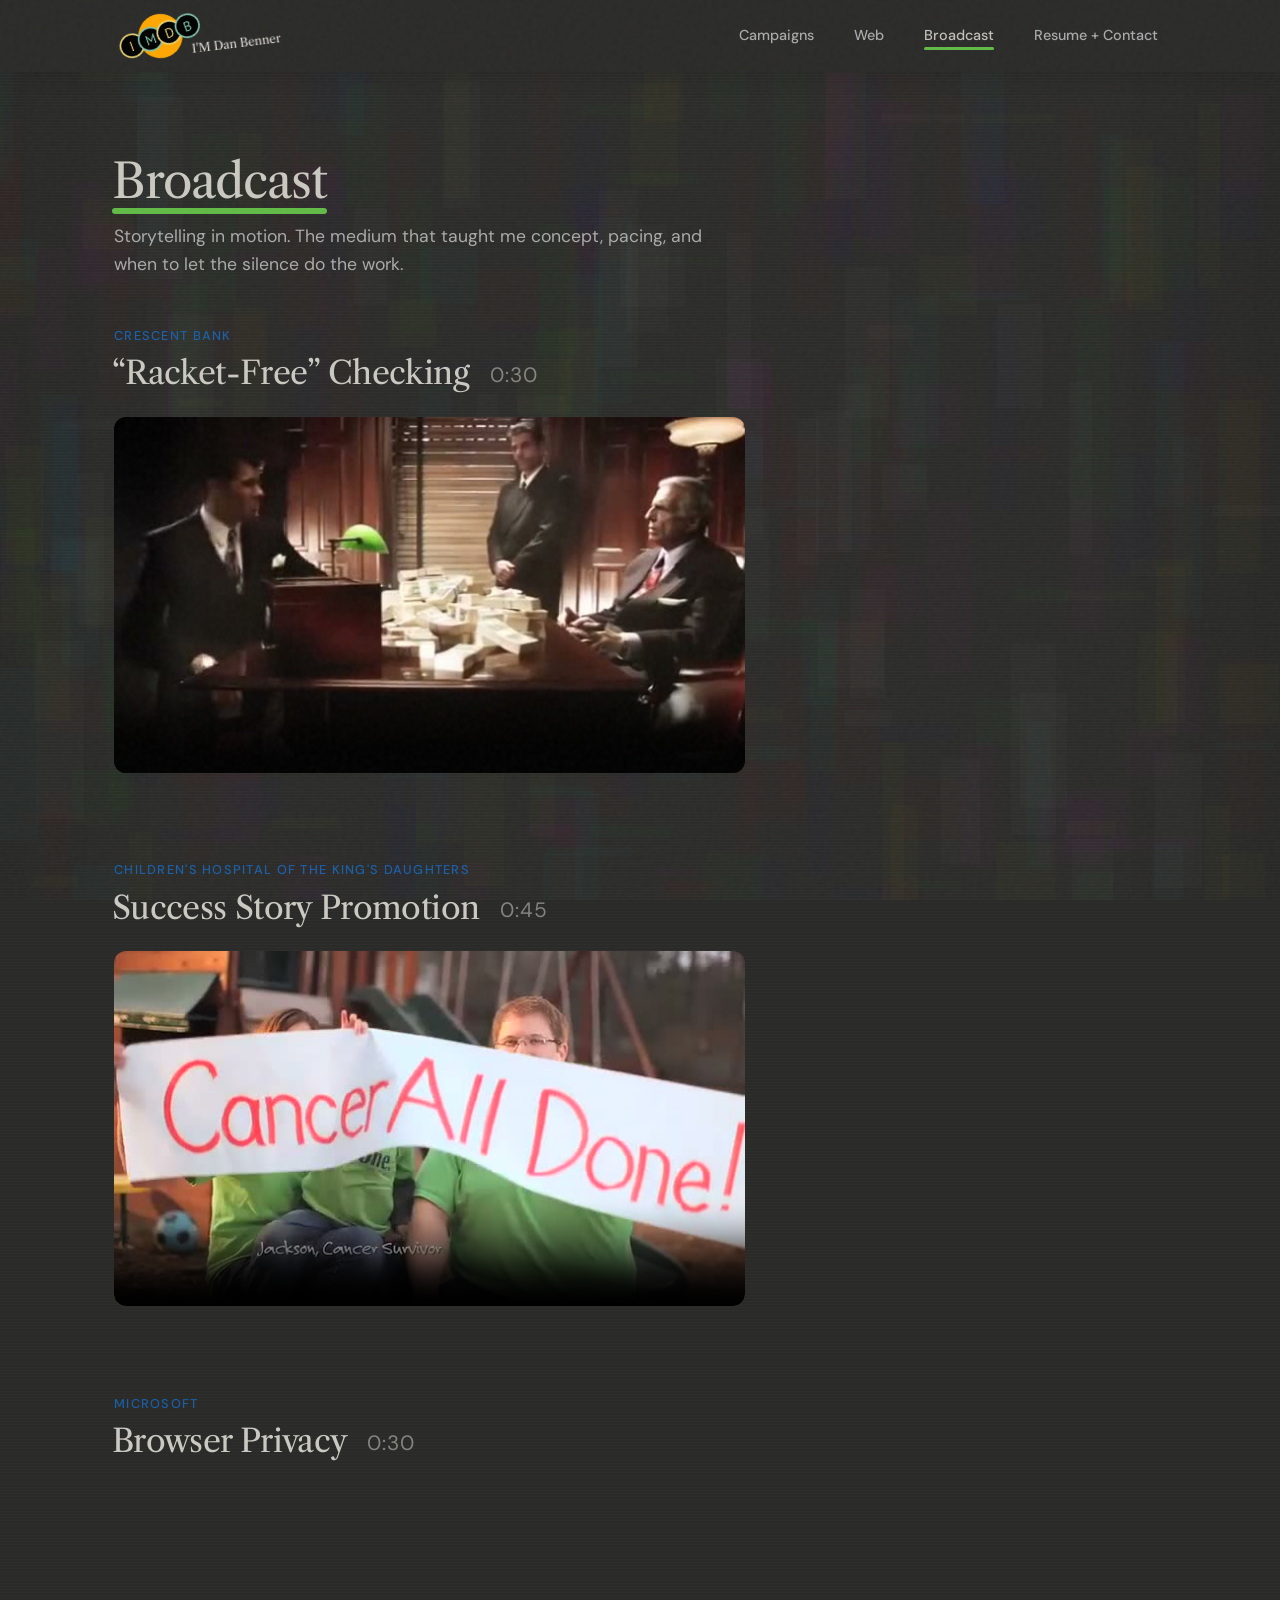
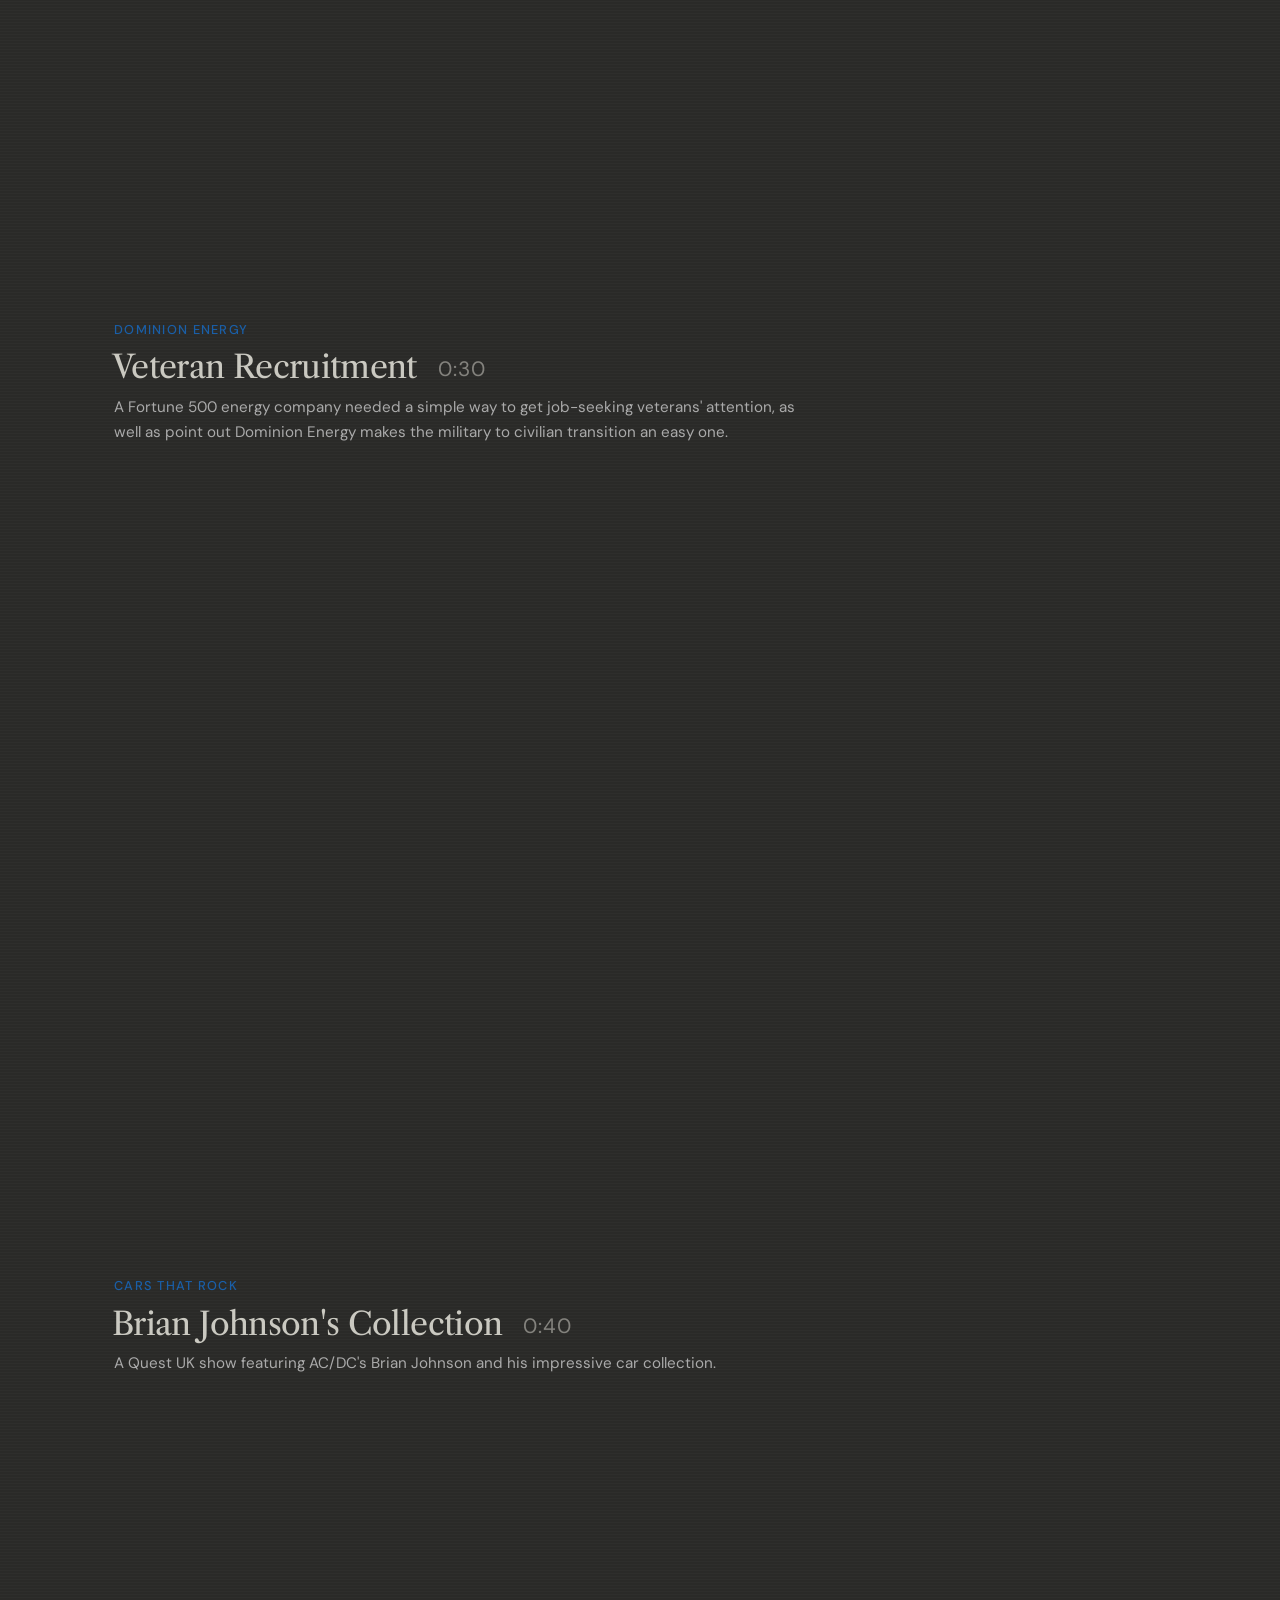
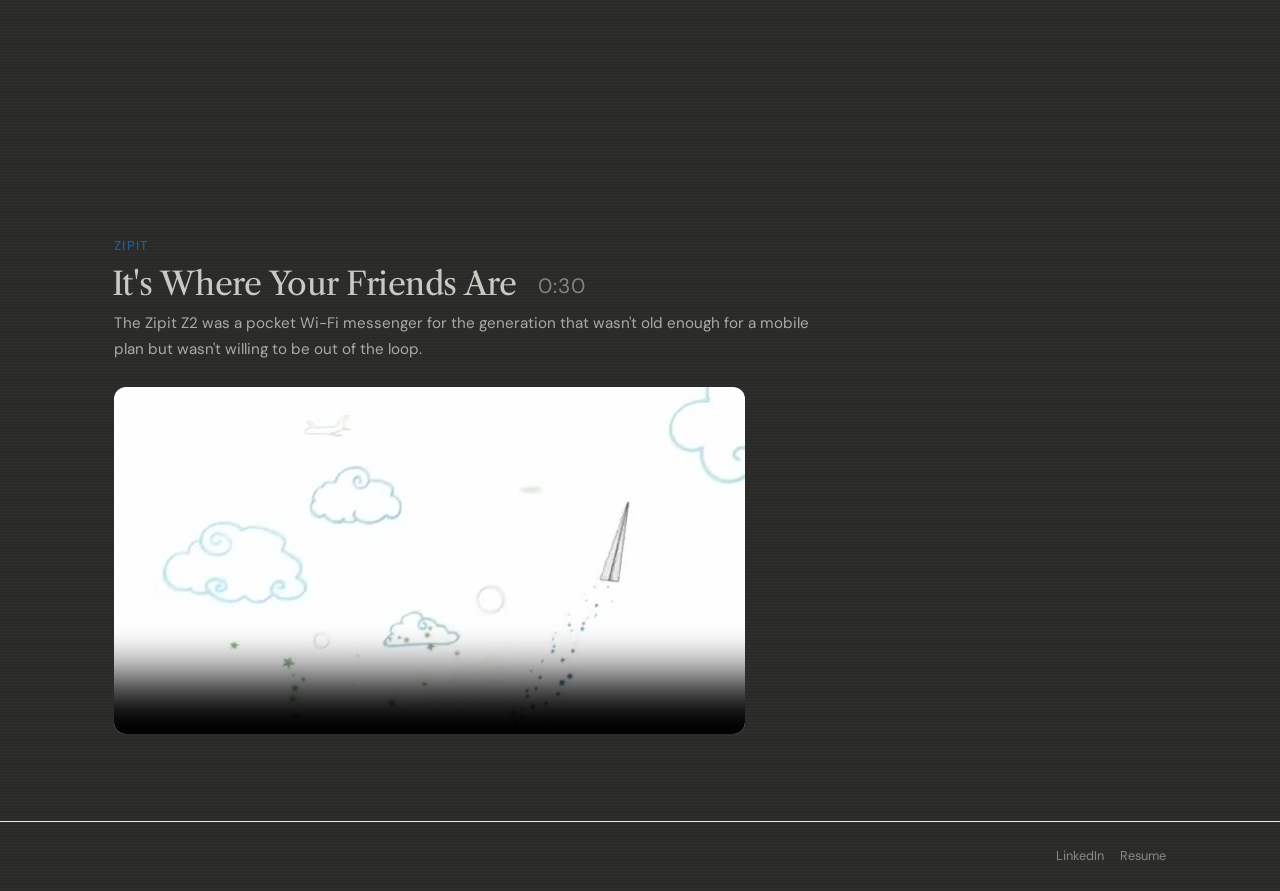
==== commit 8760c5bf: "Wire Resume buttons to the Google Drive PDF All Resume links (footer on every page + the contact car" ====
--- a/broadcast.html
+++ b/broadcast.html
@@ -1117,7 +1117,7 @@
       <span></span>
       <ul class="site-footer__links">
         <li><a href="http://www.linkedin.com/in/danbenner/">LinkedIn</a></li>
-        <li><a href="#">Resume</a></li>
+        <li><a href="https://drive.google.com/file/d/1ynPk8sgBw2Eeh_b8SY7SQFXKWFmuzLdG/view?usp=sharing" target="_blank" rel="noopener">Resume</a></li>
       </ul>
     </div>
   </footer>
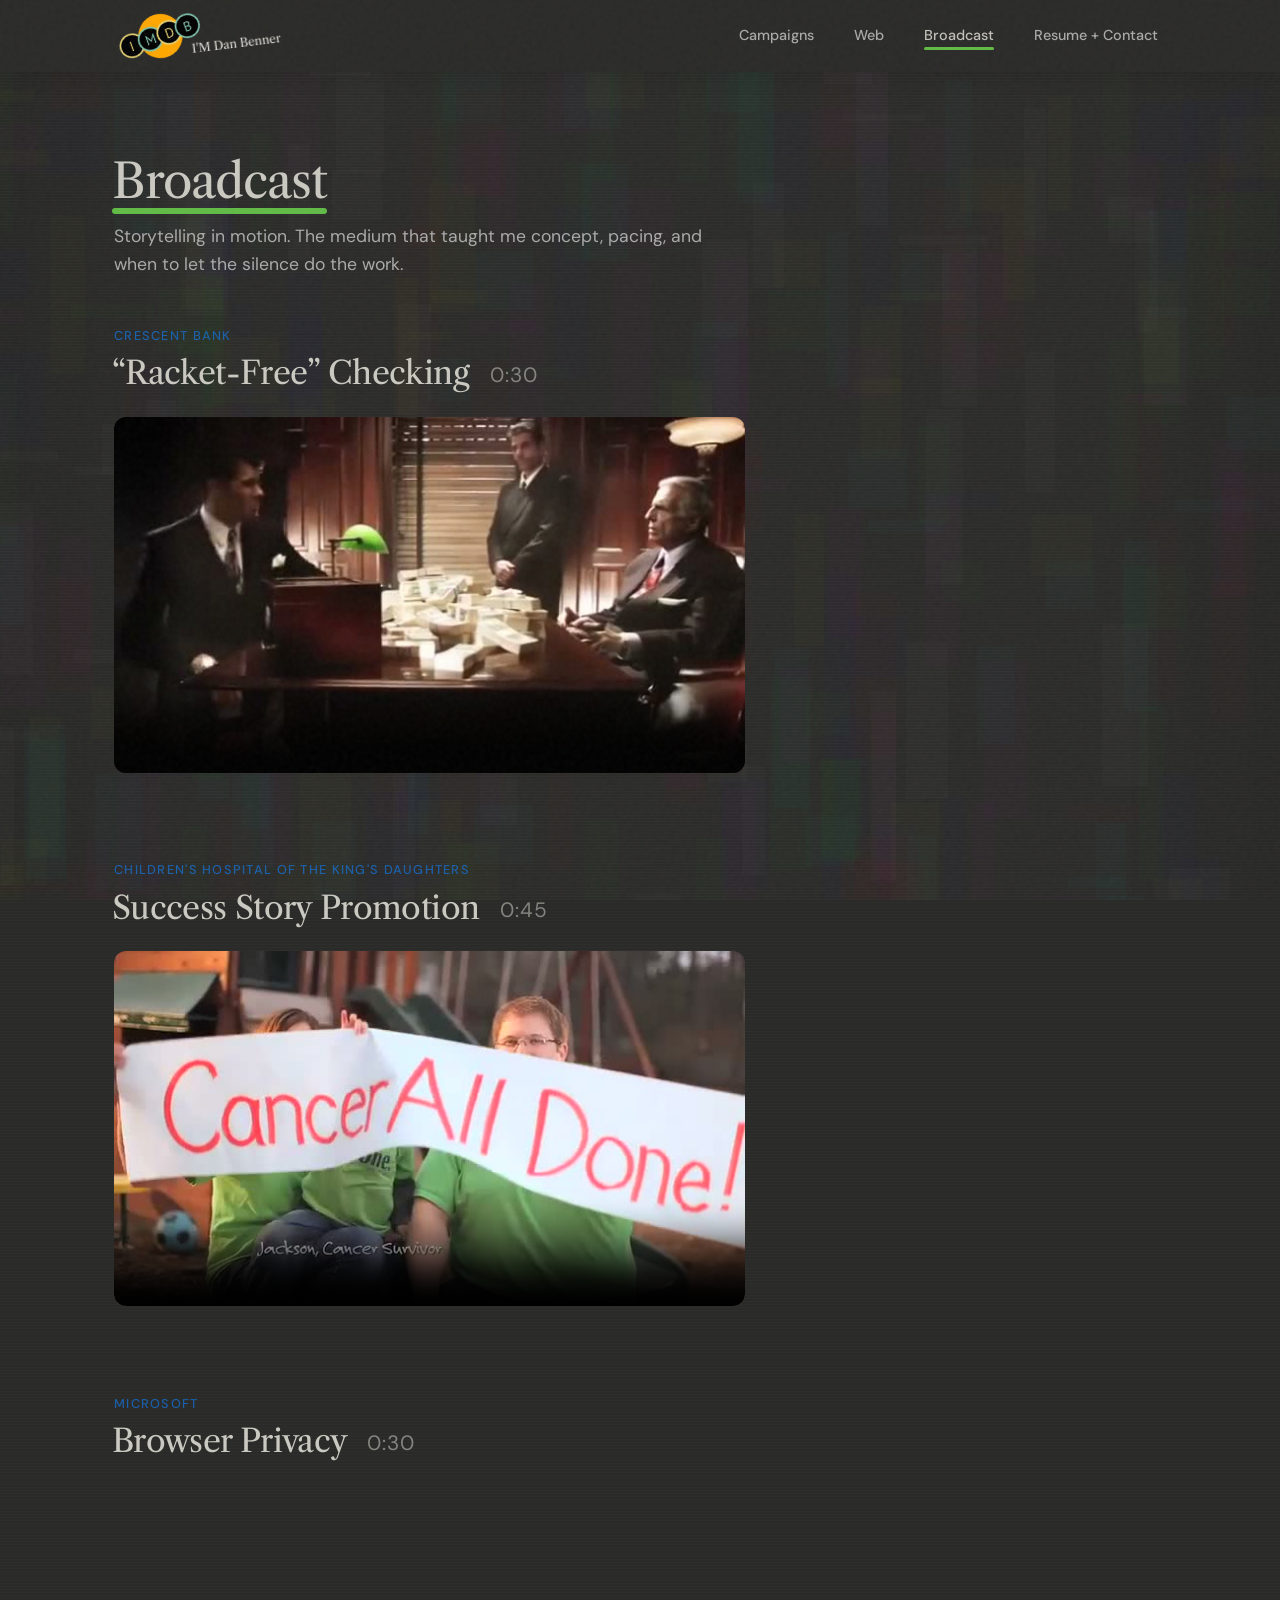
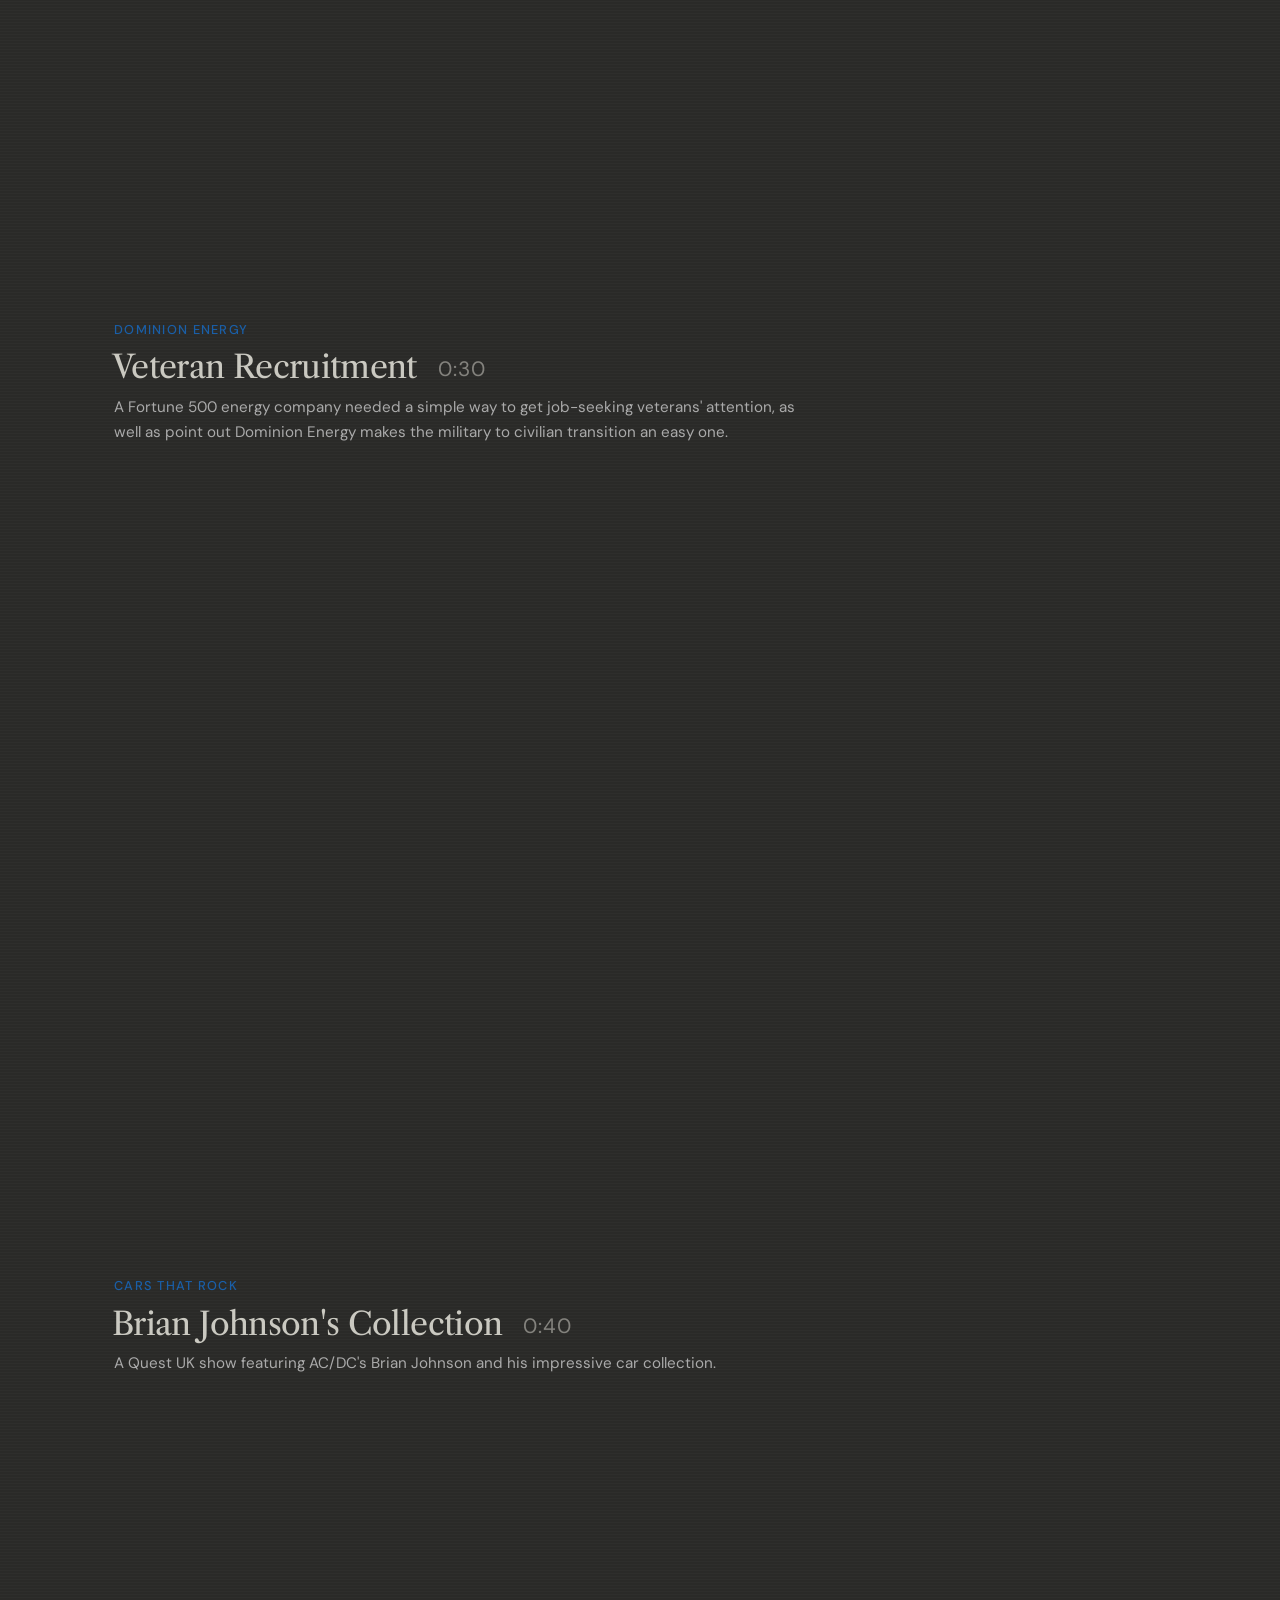
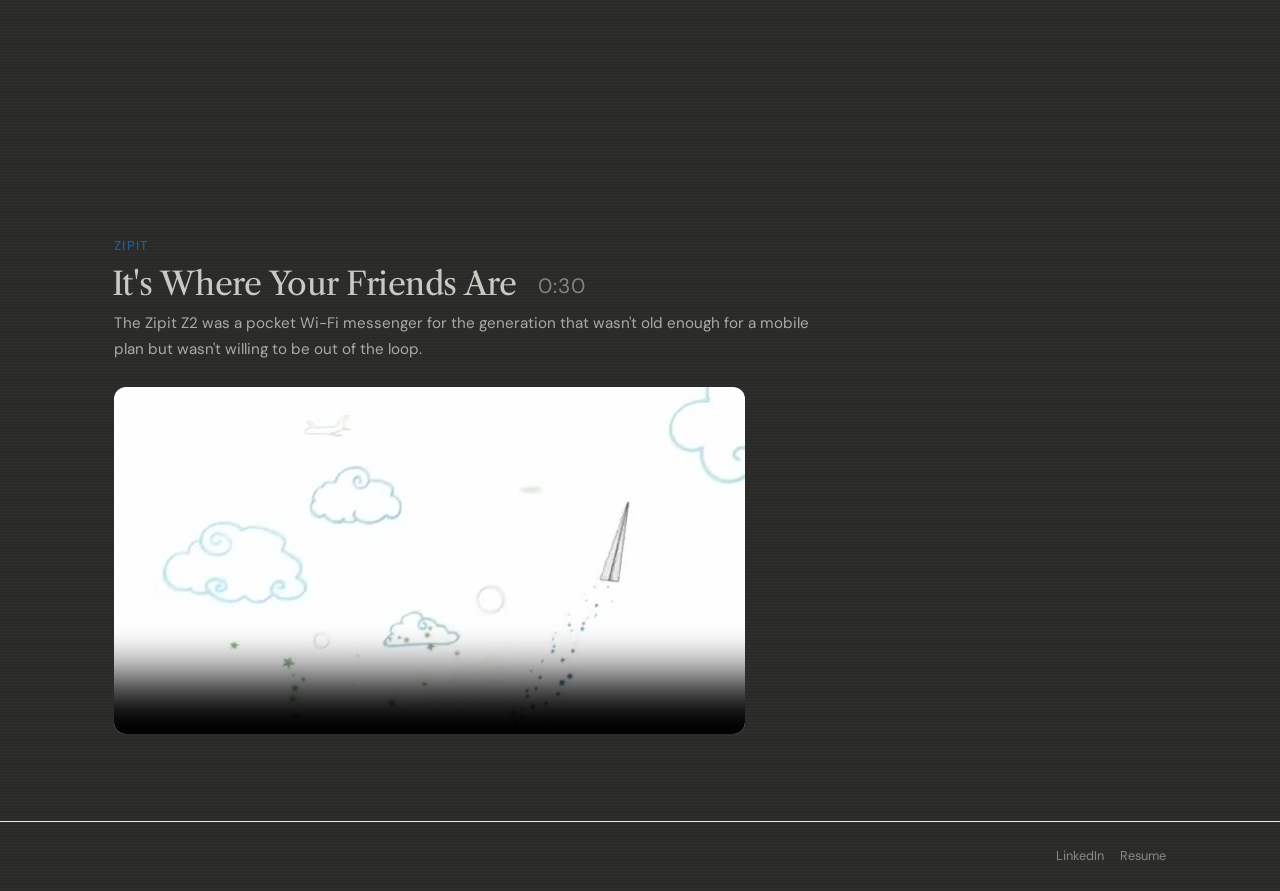
==== commit 70ec86dd: "Add page metadata + Open Graph + Twitter previews + OG image - description, author, robots, theme-co" ====
--- a/broadcast.html
+++ b/broadcast.html
@@ -3,7 +3,30 @@
 <head>
   <meta charset="UTF-8">
   <meta name="viewport" content="width=device-width, initial-scale=1.0">
-  <title>Broadcast • Dan Benner • Advertising Creative • Copywriter • Conceptual Thinker</title>
+  <title>Broadcast • Dan Benner • Art Director • Conceptual Advertising Creative</title>
+  <meta name="description" content="Broadcast spots and TV reels from Dan Benner — work for Crescent Bank, CHKD, Microsoft, Dominion, Cars That Rock, and Zipit.">
+  <meta name="author" content="Dan Benner">
+  <meta name="robots" content="index, follow">
+  <meta name="theme-color" content="#eae8e3">
+
+  <!-- Open Graph -->
+  <meta property="og:type" content="website">
+  <meta property="og:title" content="Broadcast • Dan Benner • Art Director • Conceptual Advertising Creative">
+  <meta property="og:description" content="Broadcast spots and TV reels from Dan Benner — Crescent Bank, CHKD, Microsoft, and more.">
+  <meta property="og:url" content="https://danart.vercel.app/broadcast.html">
+  <meta property="og:image" content="https://danart.vercel.app/images/og-image.jpg">
+
+  <!-- Twitter / X -->
+  <meta name="twitter:card" content="summary_large_image">
+  <meta name="twitter:title" content="Broadcast • Dan Benner • Art Director • Conceptual Advertising Creative">
+  <meta name="twitter:description" content="Broadcast spots and TV reels from Dan Benner — Crescent Bank, CHKD, Microsoft, and more.">
+  <meta name="twitter:image" content="https://danart.vercel.app/images/og-image.jpg">
+
+  <!-- Canonical -->
+  <link rel="canonical" href="https://danart.vercel.app/broadcast.html">
+
+  <!-- Favicon -->
+  <link rel="icon" href="/favicon.ico">
   <link rel="preconnect" href="https://fonts.googleapis.com">
   <link href="https://fonts.googleapis.com/css2?family=DM+Sans:ital,wght@0,400;0,500;0,700;1,400&family=Libre+Caslon+Text:wght@400;700&display=swap" rel="stylesheet">
   <style>
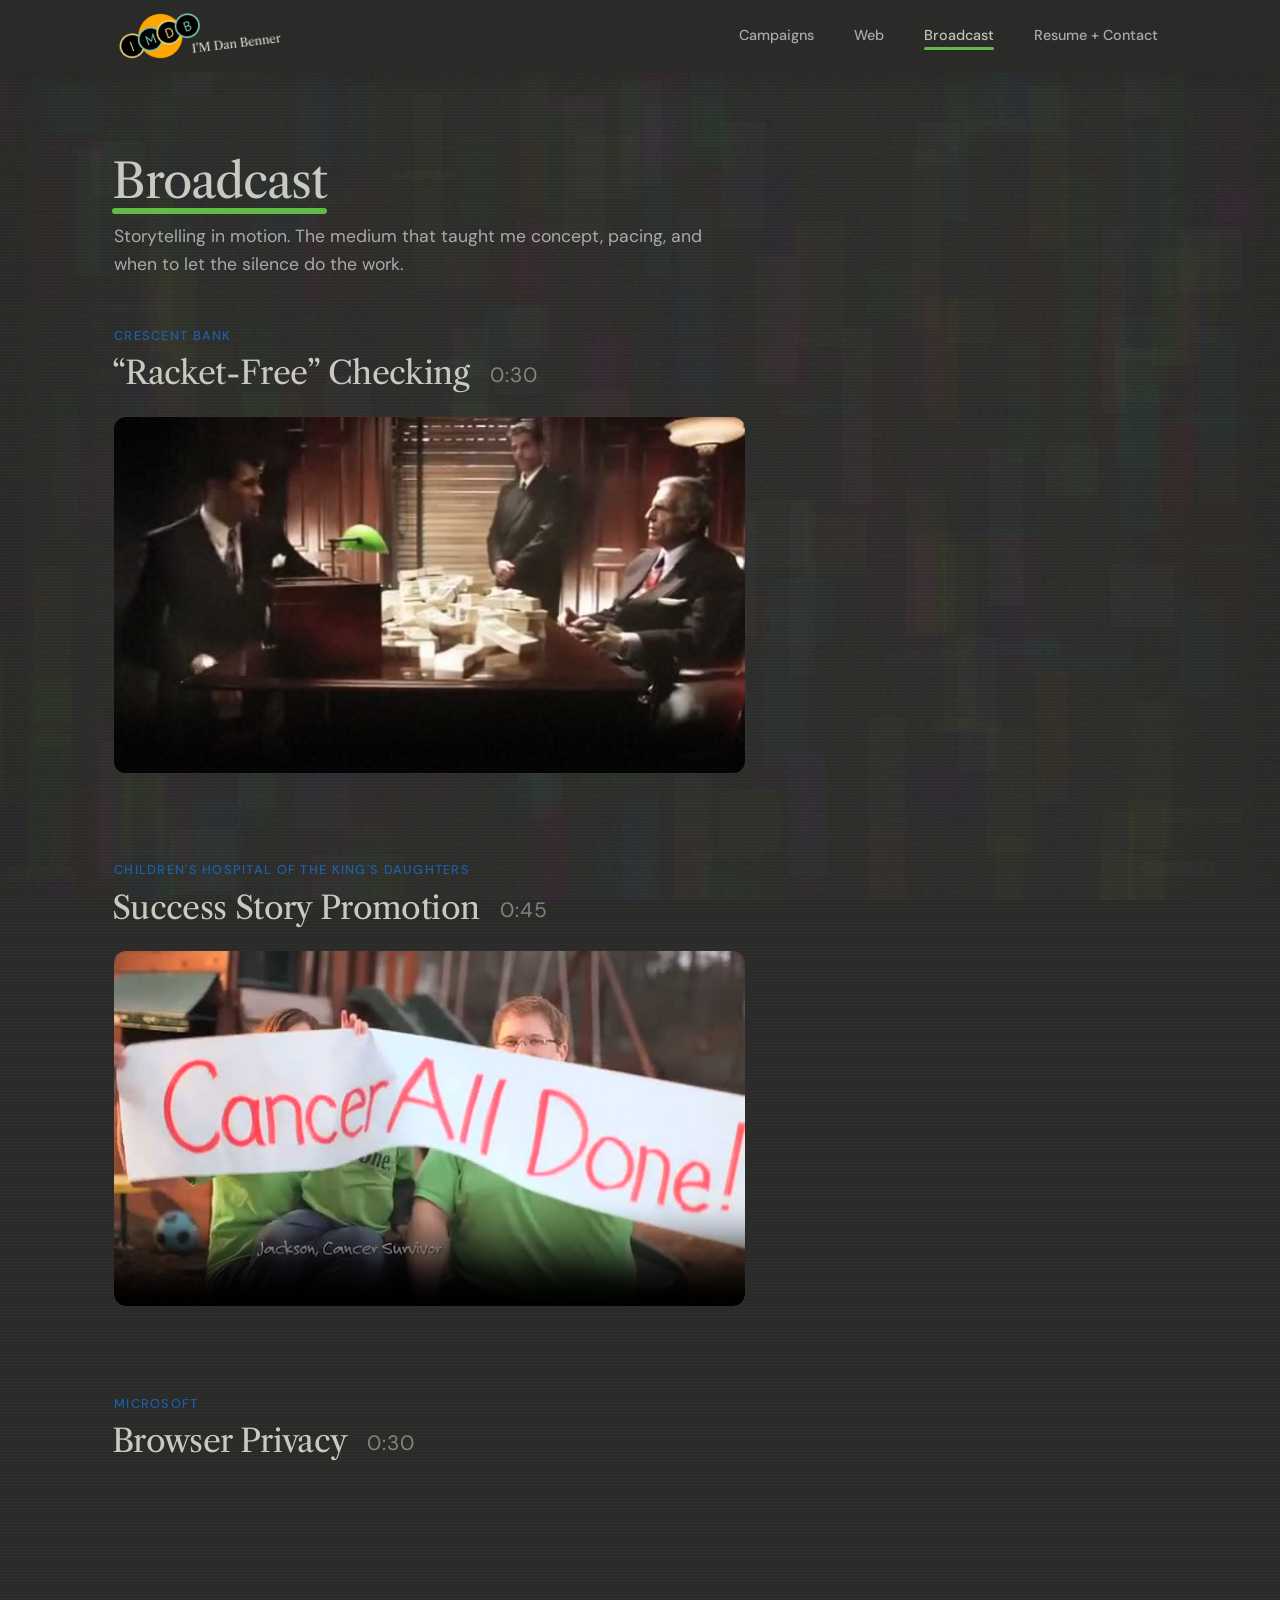
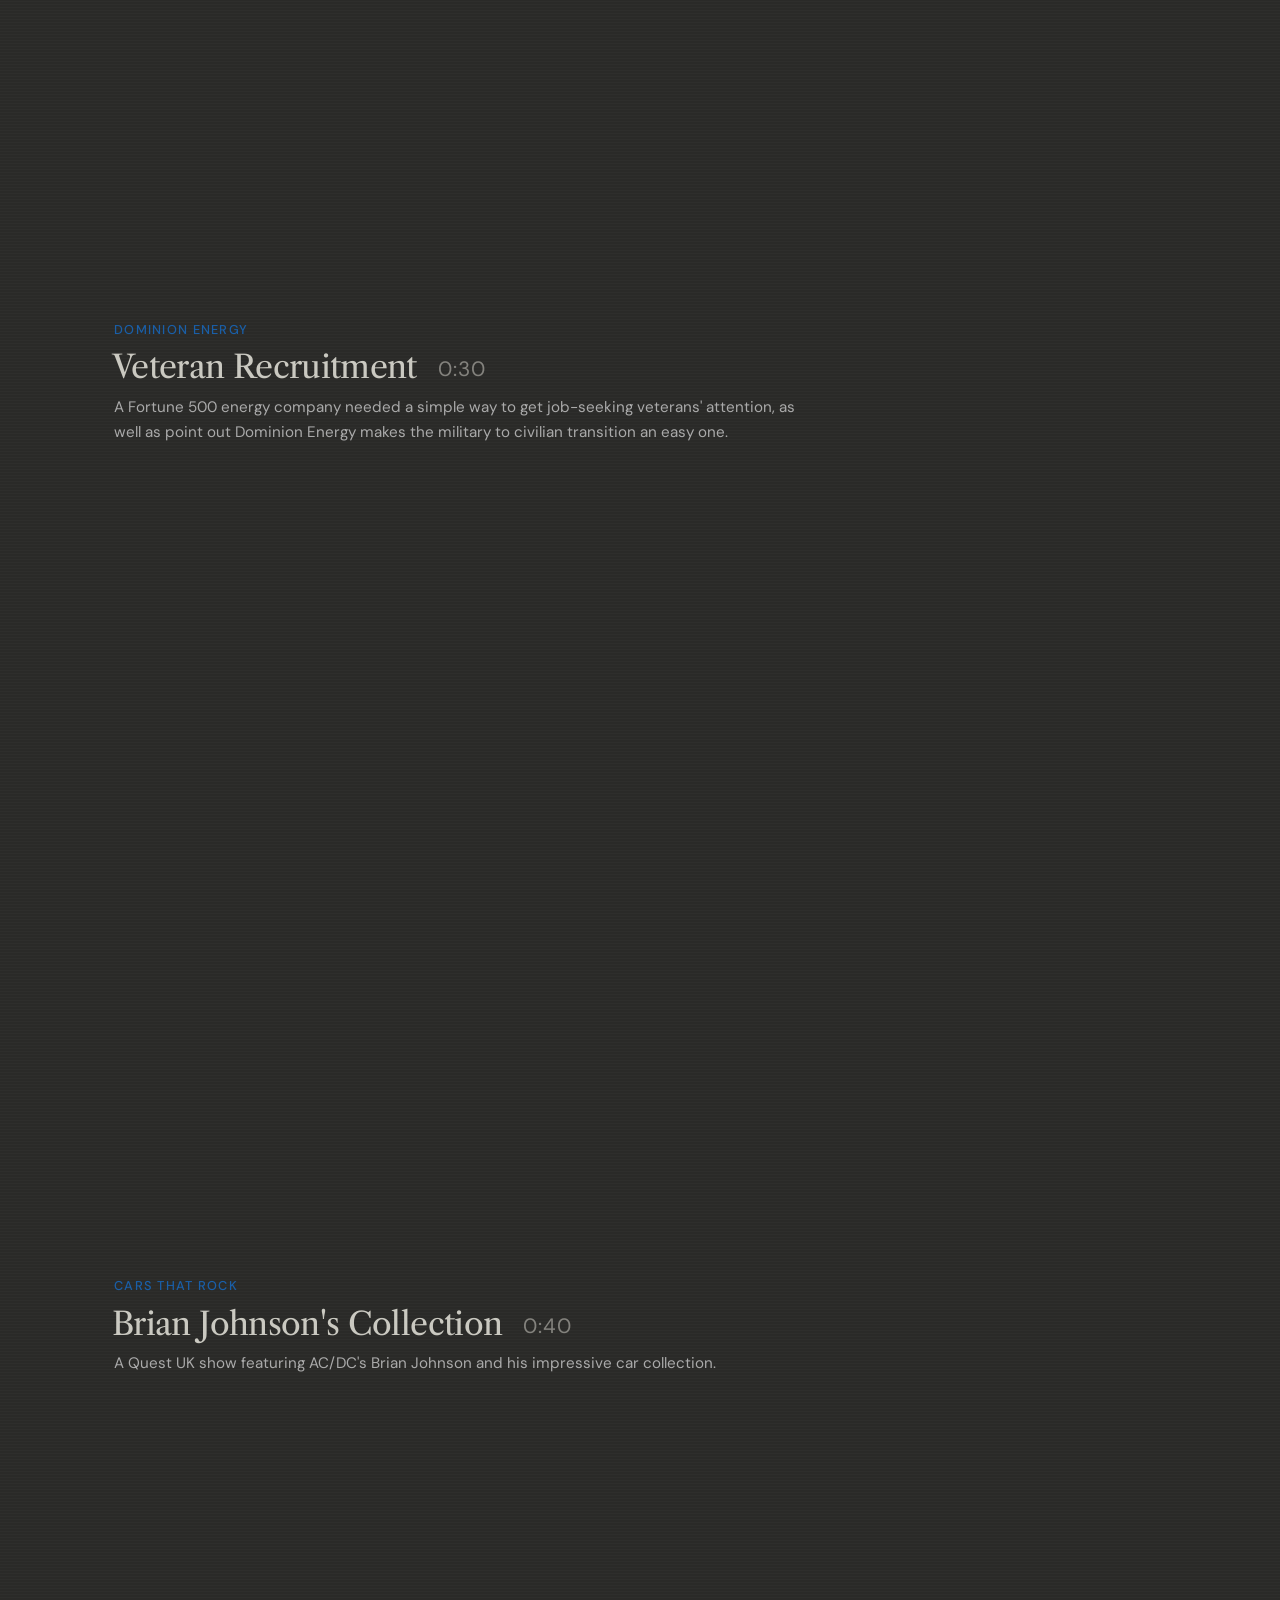
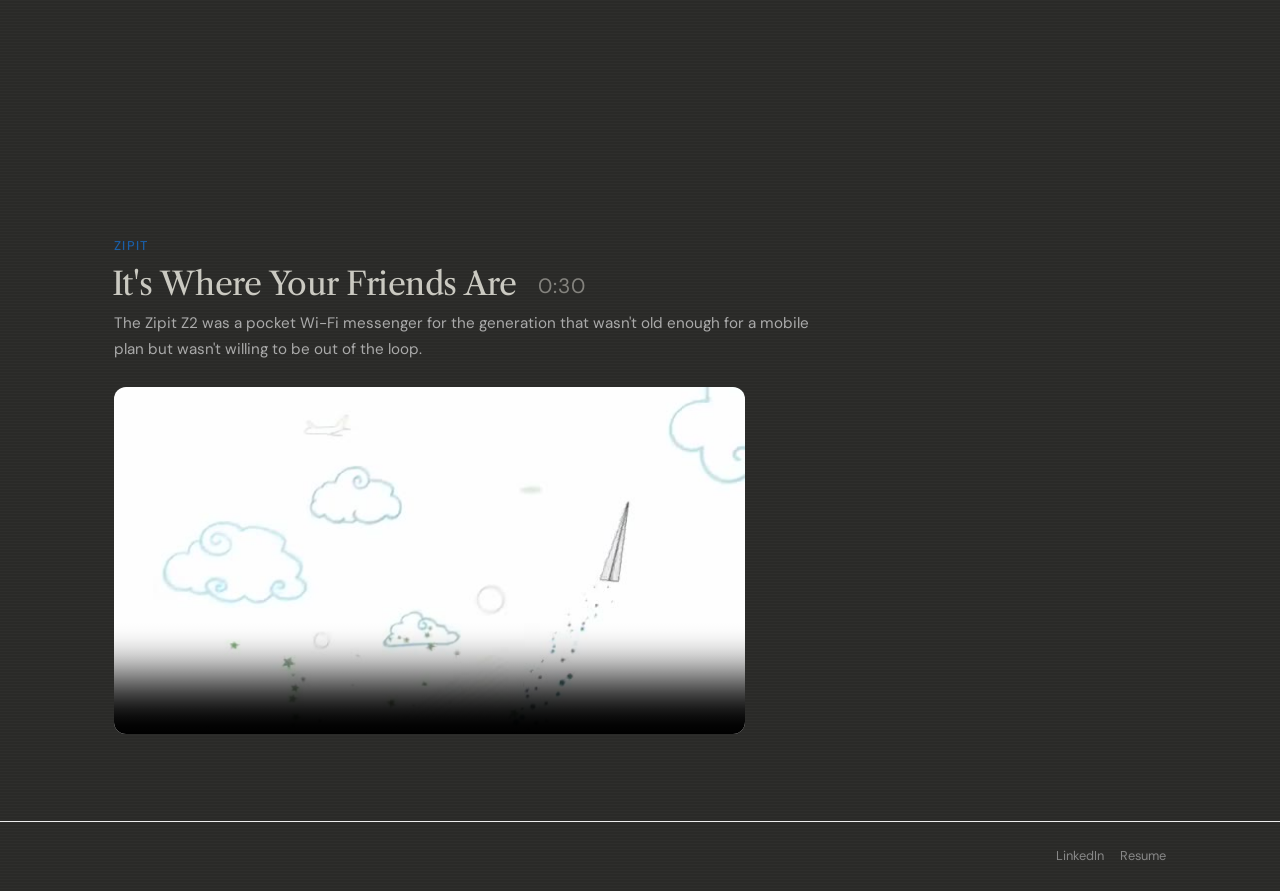
==== commit 4c32bda9: "Restore sticky nav on broadcast page The broadcast-bars stacking rule was forcing .site-nav to posit" ====
--- a/broadcast.html
+++ b/broadcast.html
@@ -977,8 +977,11 @@
       position: absolute;
       will-change: transform;
     }
-    /* Make sure all real content sits above the bar tiles */
-    .site-nav, main, .site-footer, .lightbox { position: relative; z-index: 1; }
+    /* Make sure all real content sits above the bar tiles. Note:
+       .site-nav is intentionally OMITTED — it already has z-index: 10000
+       (above the bars) and forcing position: relative would break its
+       position: sticky behavior. */
+    main, .site-footer, .lightbox { position: relative; z-index: 1; }
   </style>
   <!-- Default Statcounter code for DanArt https://danart.vercel.app/ -->
   <script type="text/javascript">
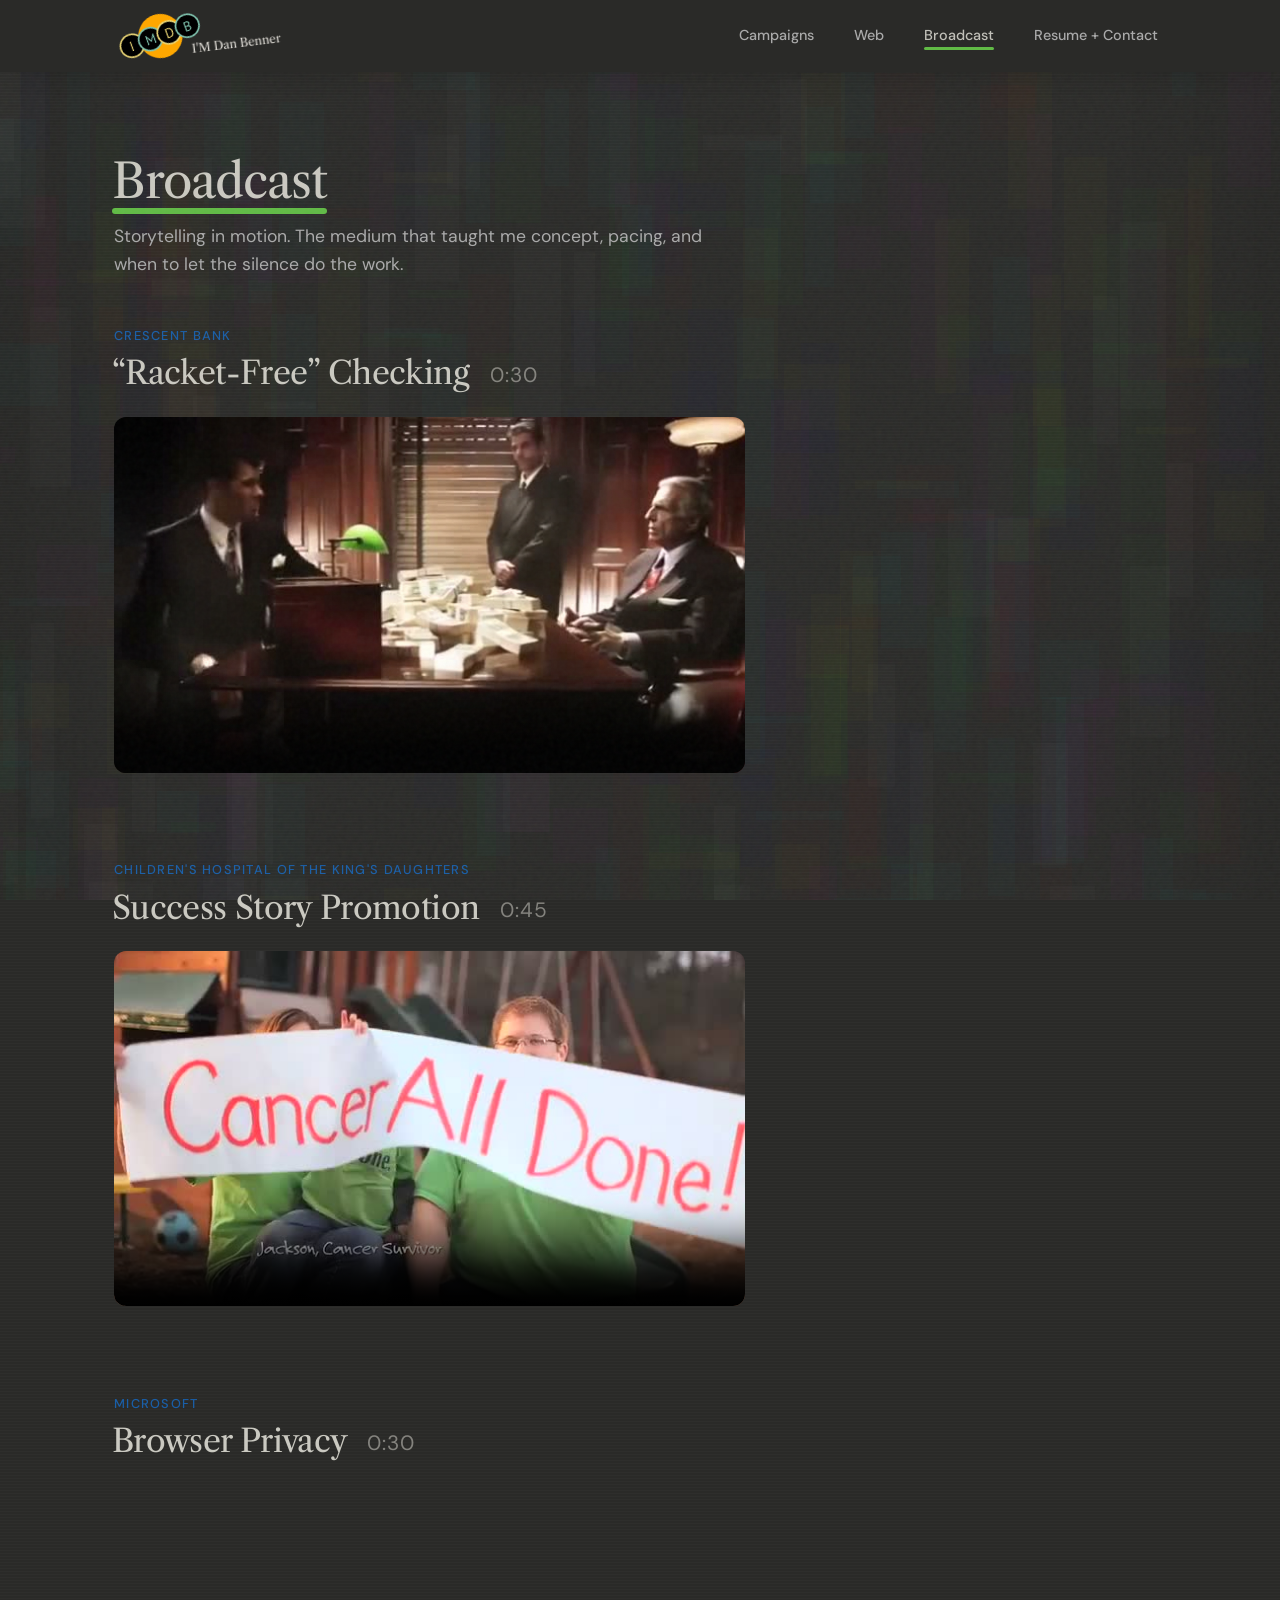
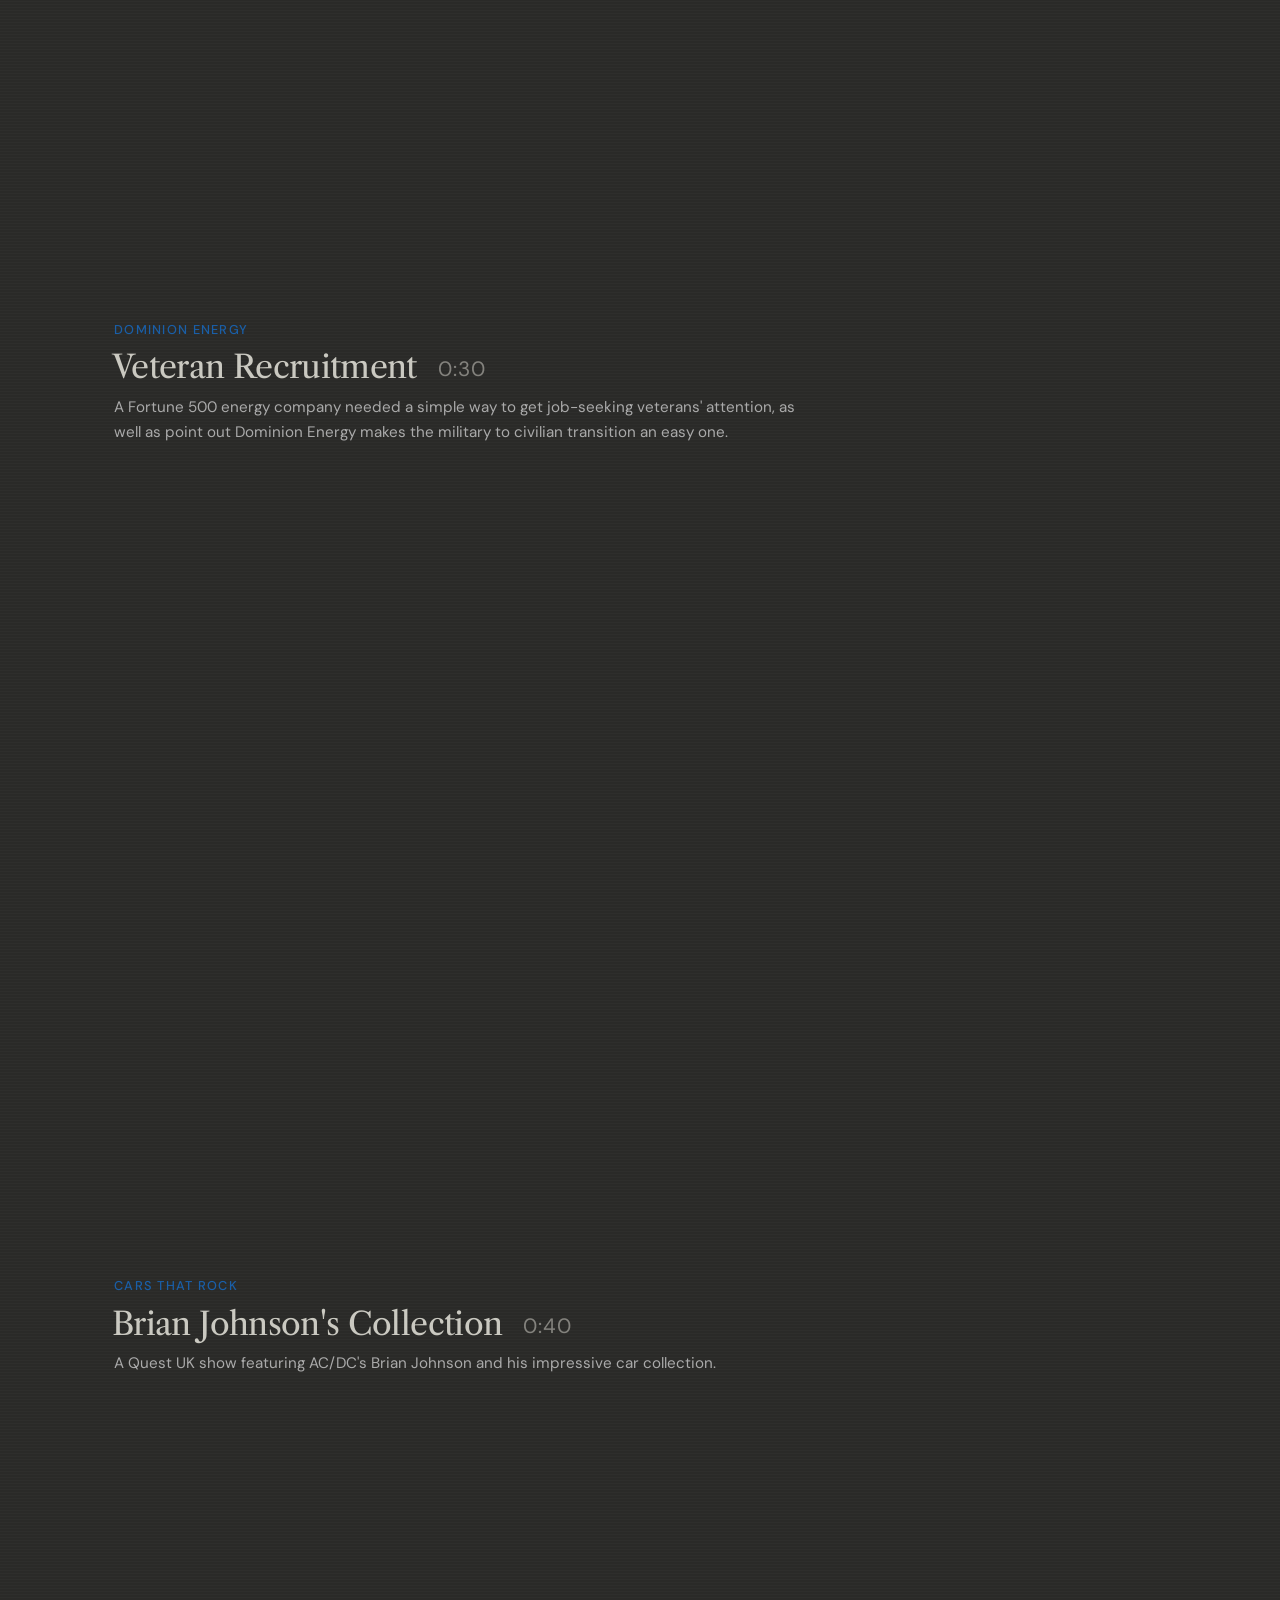
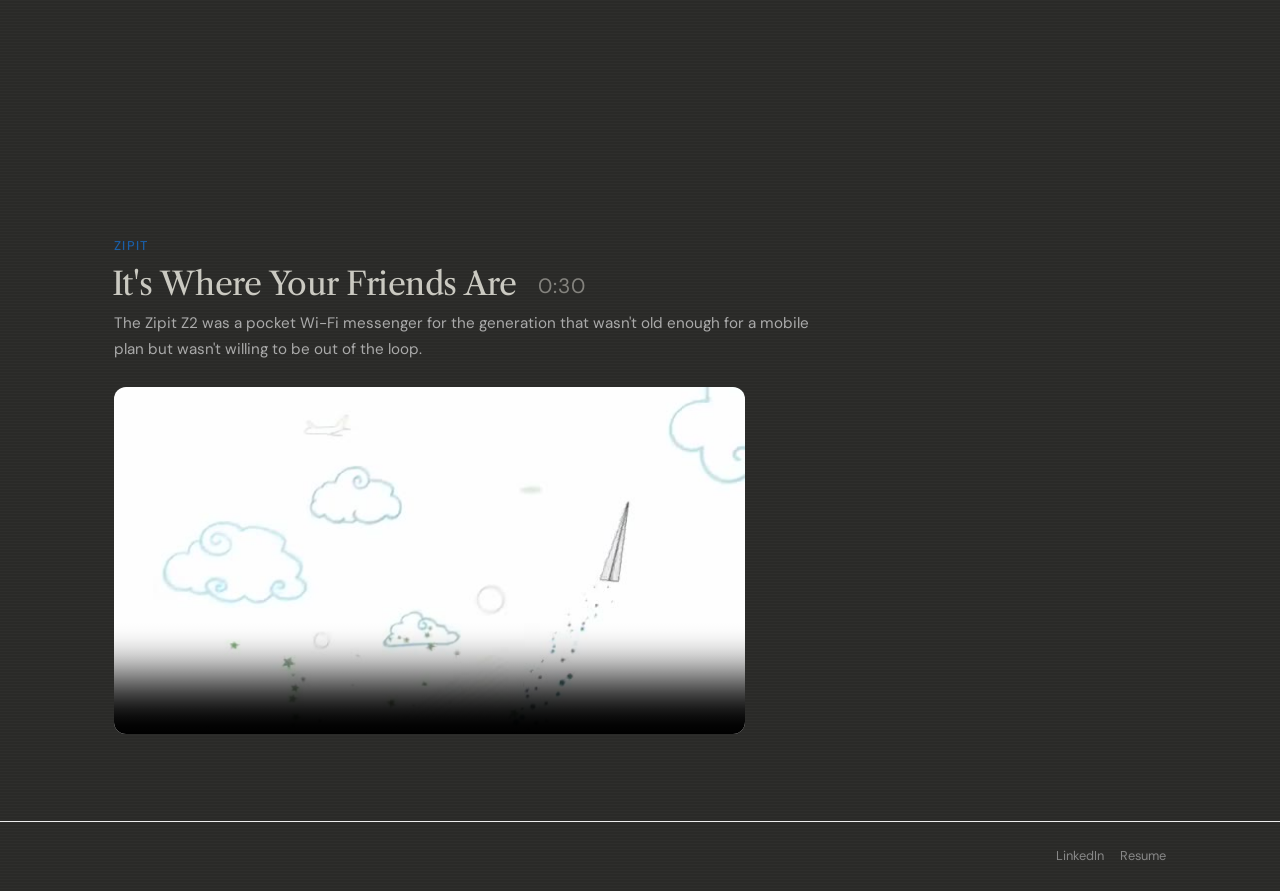
==== commit d3d8a07d: "Hi-res campaign images, lightbox-everywhere, new Zipit and Publix sections - Replace Entergy/Doomsda" ====
--- a/broadcast.html
+++ b/broadcast.html
@@ -1117,7 +1117,7 @@
         </section>
 
         <!-- Zipit -->
-        <section class="project--full-width">
+        <section class="project--full-width" id="zipit">
           <div class="project__copy">
             <h3>Zipit</h3>
             <h2>It's Where Your Friends Are <span class="runtime">0:30</span></h2>
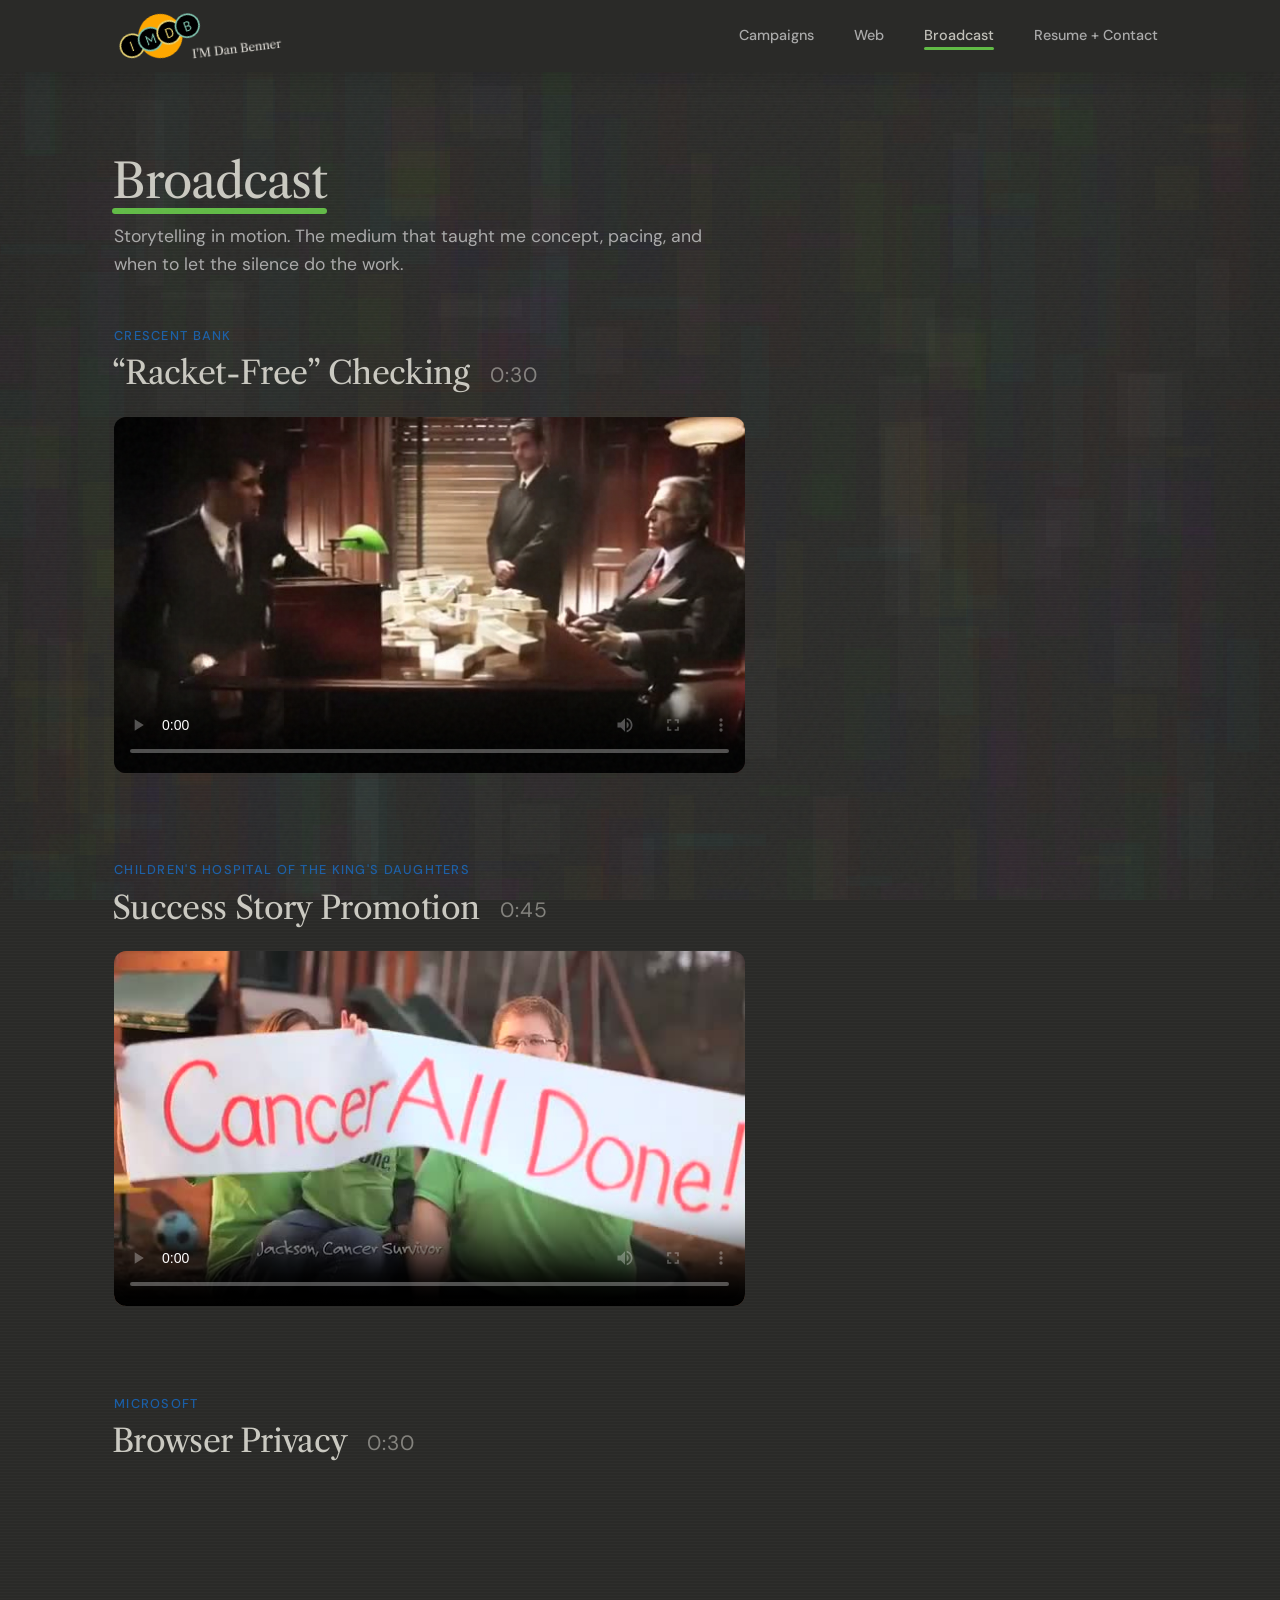
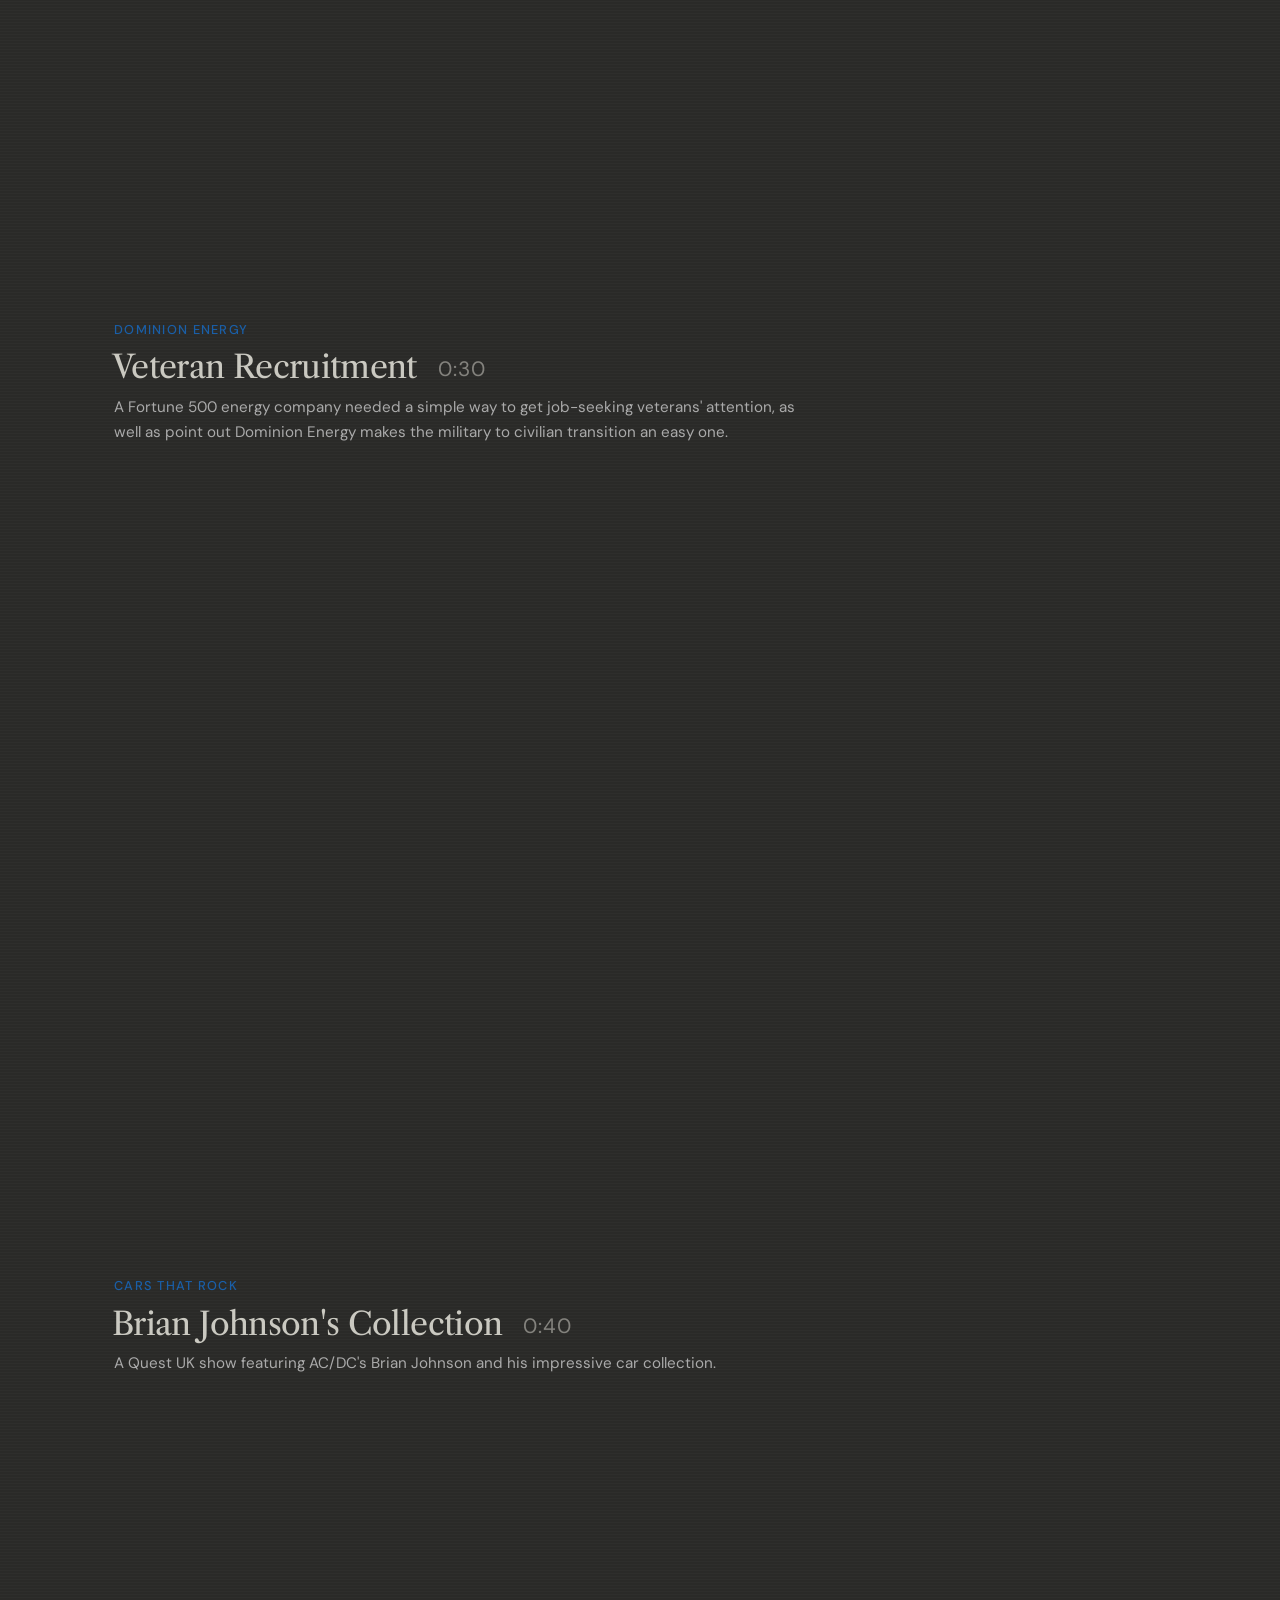
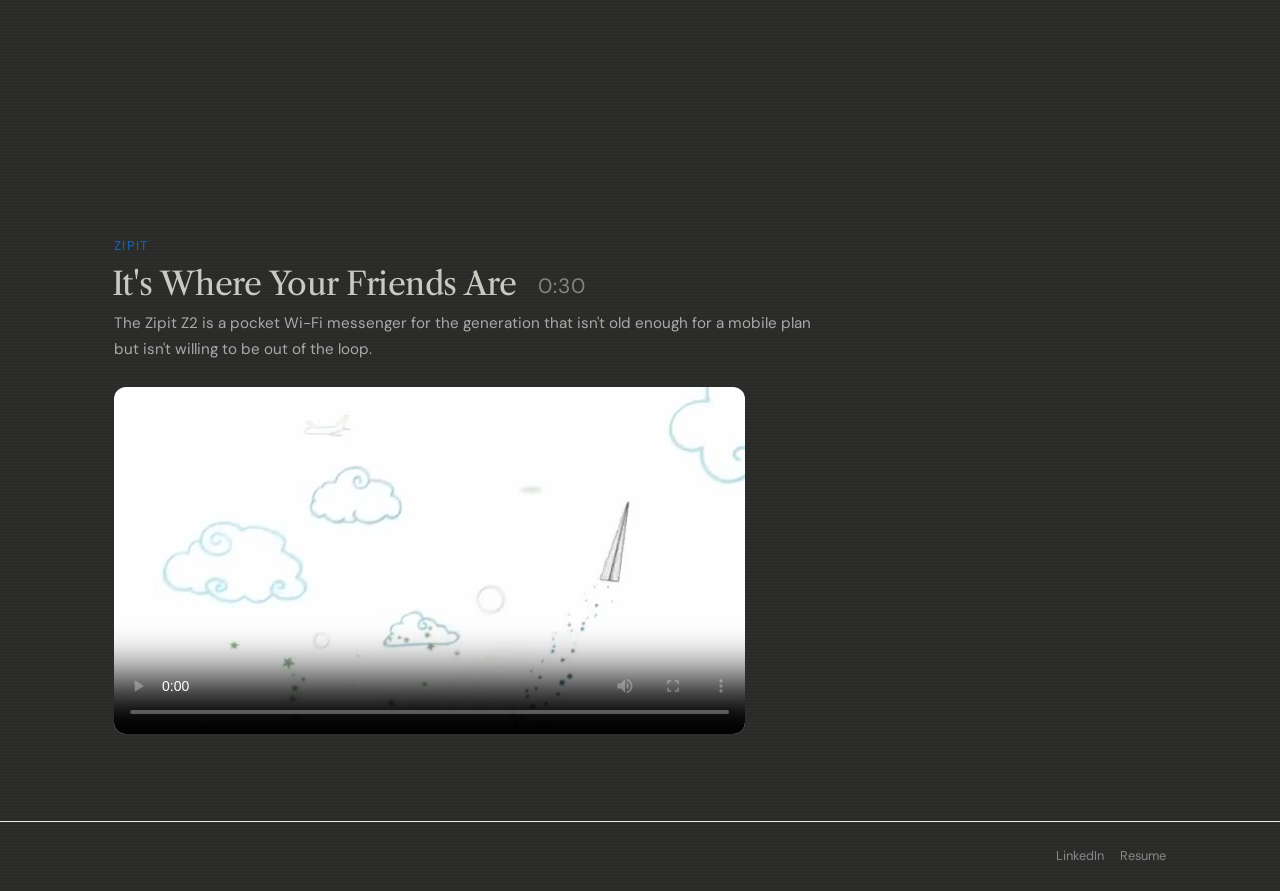
==== commit 4b6d5e38: "Polish pass across all pages - Campaigns: revert to CSS tight blue grid (drop Three.js shader);   re" ====
--- a/broadcast.html
+++ b/broadcast.html
@@ -214,7 +214,7 @@
       margin-left: -24px;        /* pull back to overlap right edge of portrait */
       top: 14px;                 /* drop down */
       transform: rotate(-7deg) translateZ(0);   /* force GPU compositing */
-      transform-origin: left center;            /* anchor for the wag */
+      transform-origin: center center;          /* anchor for the wag */
       backface-visibility: hidden;
       text-rendering: geometricPrecision;
       -webkit-font-smoothing: antialiased;
@@ -1121,7 +1121,7 @@
           <div class="project__copy">
             <h3>Zipit</h3>
             <h2>It's Where Your Friends Are <span class="runtime">0:30</span></h2>
-            <p>The Zipit Z2 was a pocket Wi-Fi messenger for the generation that wasn't old enough for a mobile plan but wasn't willing to be out of the loop.</p>
+            <p>The Zipit Z2 is a pocket Wi-Fi messenger for the generation that isn't old enough for a mobile plan but isn't willing to be out of the loop.</p>
           </div>
           <div class="project__media">
             <video controls poster="images/work/zipit_poster.jpg" style="width: 60%; border-radius: 12px;">
